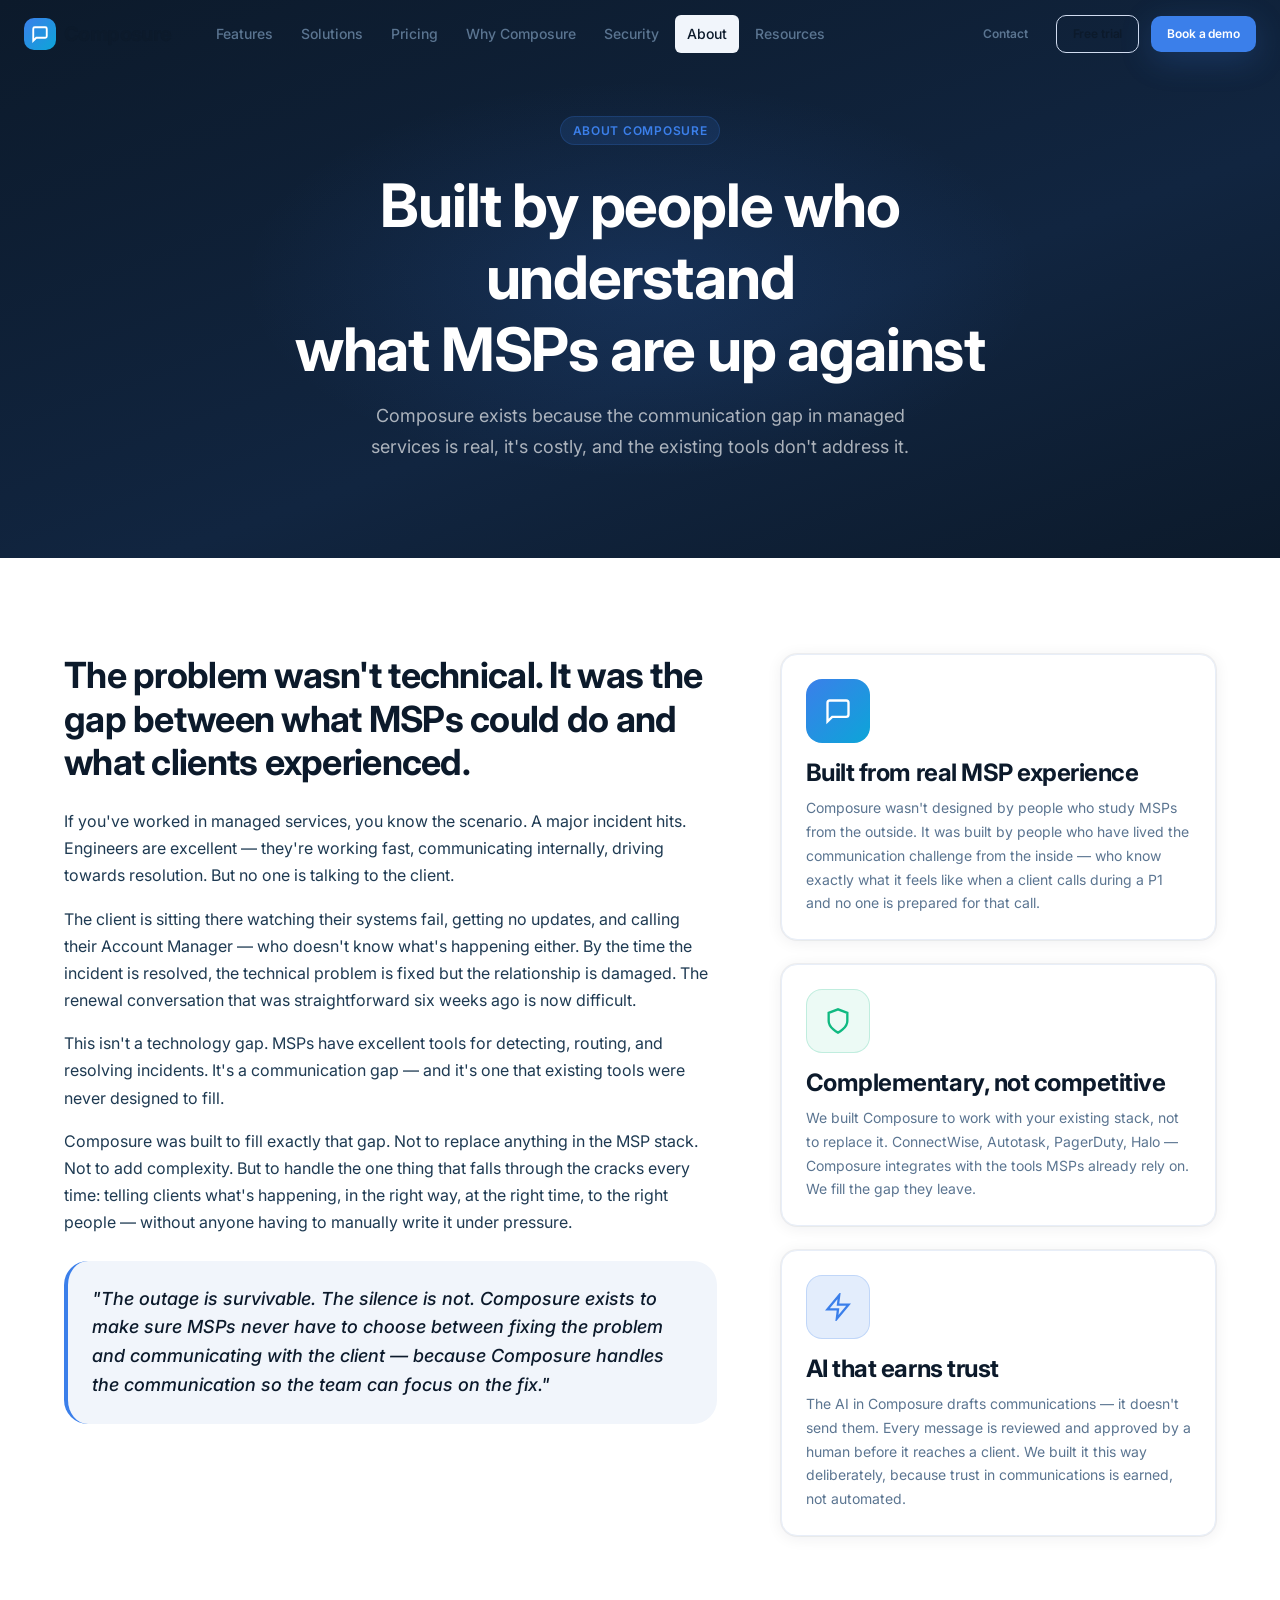
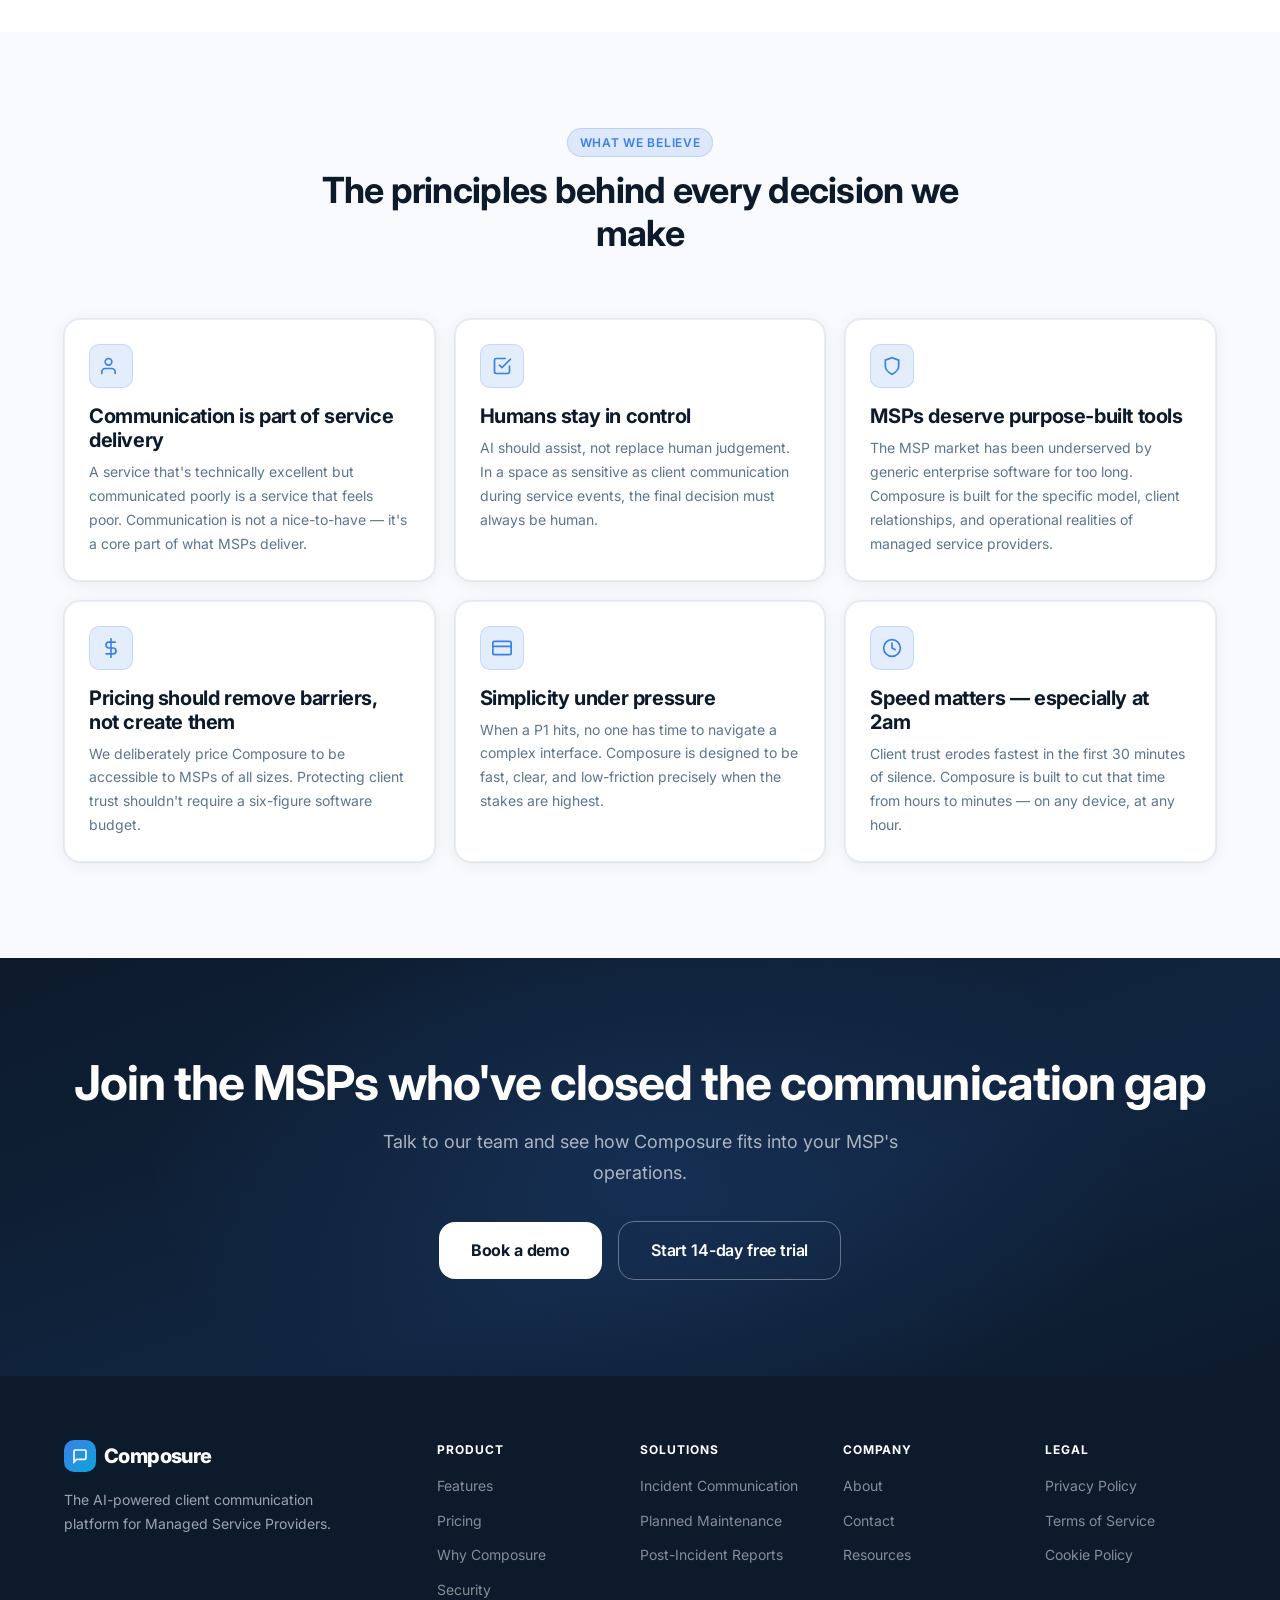
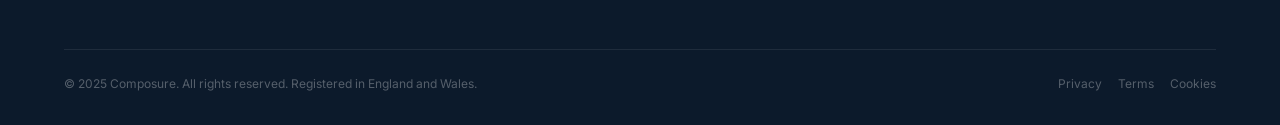
==== about.html @ 86de08e7 "Initial build: Composure marketing website Full 9-page SaaS marketing website for Composure — AI-pow" ====
<!DOCTYPE html>
<html lang="en-GB">
<head>
  <meta charset="UTF-8">
  <meta name="viewport" content="width=device-width, initial-scale=1.0">
  <meta name="description" content="About Composure — built from real MSP experience by people who understand that client communication is where trust is won or lost.">
  <title>About — Composure</title>
  <link rel="stylesheet" href="css/styles.css">
  <link rel="preconnect" href="https://fonts.googleapis.com">
  <link rel="preconnect" href="https://fonts.gstatic.com" crossorigin>
</head>
<body>

<!-- NAV -->
<nav class="nav">
  <div class="nav-inner">
    <a href="index.html" class="nav-logo"><div class="nav-logo-mark"><svg width="18" height="18" viewBox="0 0 24 24" fill="none" stroke="white" stroke-width="2.5" stroke-linecap="round"><path d="M21 15a2 2 0 0 1-2 2H7l-4 4V5a2 2 0 0 1 2-2h14a2 2 0 0 1 2 2z"/></svg></div>Composure</a>
    <div class="nav-links">
      <a href="features.html" class="nav-link">Features</a>
      <a href="solutions.html" class="nav-link">Solutions</a>
      <a href="pricing.html" class="nav-link">Pricing</a>
      <a href="comparison.html" class="nav-link">Why Composure</a>
      <a href="security.html" class="nav-link">Security</a>
      <a href="about.html" class="nav-link active">About</a>
      <a href="resources.html" class="nav-link">Resources</a>
    </div>
    <div class="nav-actions">
      <a href="contact.html" class="btn btn-ghost btn-sm">Contact</a>
      <a href="contact.html#trial" class="btn btn-secondary btn-sm">Free trial</a>
      <a href="contact.html" class="btn btn-primary btn-sm">Book a demo</a>
    </div>
    <button class="nav-mobile-toggle" aria-label="Open menu"><svg width="22" height="22" viewBox="0 0 24 24" fill="none" stroke="currentColor" stroke-width="2" stroke-linecap="round"><line x1="3" y1="6" x2="21" y2="6"/><line x1="3" y1="12" x2="21" y2="12"/><line x1="3" y1="18" x2="21" y2="18"/></svg></button>
  </div>
</nav>
<div class="mobile-nav-overlay"></div>
<div class="mobile-nav">
  <div class="mobile-nav-header"><a href="index.html" class="nav-logo" style="font-size:1.1rem;"><div class="nav-logo-mark" style="width:28px;height:28px;"><svg width="14" height="14" viewBox="0 0 24 24" fill="none" stroke="white" stroke-width="2.5" stroke-linecap="round"><path d="M21 15a2 2 0 0 1-2 2H7l-4 4V5a2 2 0 0 1 2-2h14a2 2 0 0 1 2 2z"/></svg></div>Composure</a><button class="mobile-nav-close btn btn-ghost" style="padding:8px;"><svg width="20" height="20" viewBox="0 0 24 24" fill="none" stroke="currentColor" stroke-width="2" stroke-linecap="round"><line x1="18" y1="6" x2="6" y2="18"/><line x1="6" y1="6" x2="18" y2="18"/></svg></button></div>
  <div class="mobile-nav-links"><a href="features.html" class="mobile-nav-link">Features</a><a href="solutions.html" class="mobile-nav-link">Solutions</a><a href="pricing.html" class="mobile-nav-link">Pricing</a><a href="comparison.html" class="mobile-nav-link">Why Composure</a><a href="security.html" class="mobile-nav-link">Security</a><a href="about.html" class="mobile-nav-link">About</a><a href="contact.html" class="mobile-nav-link">Contact</a></div>
  <div class="mobile-nav-actions"><a href="contact.html" class="btn btn-primary" style="text-align:center;">Book a demo</a><a href="contact.html#trial" class="btn btn-secondary" style="text-align:center;">Start free trial</a></div>
</div>

<!-- PAGE HERO -->
<section class="page-hero">
  <div class="container" style="position:relative;z-index:1;">
    <div class="eyebrow-tag" style="display:inline-flex;margin-bottom:var(--sp-3);">About Composure</div>
    <h1>Built by people who understand<br>what MSPs are up against</h1>
    <p>Composure exists because the communication gap in managed services is real, it's costly, and the existing tools don't address it.</p>
  </div>
</section>

<!-- FOUNDER STORY -->
<section class="section">
  <div class="container">
    <div class="about-grid fade-up">
      <div>
        <h2 style="margin-bottom:var(--sp-6);">The problem wasn't technical. It was the gap between what MSPs could do and what clients experienced.</h2>

        <p style="margin-bottom:var(--sp-4);">If you've worked in managed services, you know the scenario. A major incident hits. Engineers are excellent — they're working fast, communicating internally, driving towards resolution. But no one is talking to the client.</p>

        <p style="margin-bottom:var(--sp-4);">The client is sitting there watching their systems fail, getting no updates, and calling their Account Manager — who doesn't know what's happening either. By the time the incident is resolved, the technical problem is fixed but the relationship is damaged. The renewal conversation that was straightforward six weeks ago is now difficult.</p>

        <p style="margin-bottom:var(--sp-4);">This isn't a technology gap. MSPs have excellent tools for detecting, routing, and resolving incidents. It's a communication gap — and it's one that existing tools were never designed to fill.</p>

        <p style="margin-bottom:var(--sp-6);">Composure was built to fill exactly that gap. Not to replace anything in the MSP stack. Not to add complexity. But to handle the one thing that falls through the cracks every time: telling clients what's happening, in the right way, at the right time, to the right people — without anyone having to manually write it under pressure.</p>

        <div style="background:var(--surface);border-radius:var(--radius-xl);padding:var(--sp-6);border-left:4px solid var(--accent);">
          <p style="font-size:var(--text-lg);color:var(--navy);font-weight:500;line-height:1.6;font-style:italic;">"The outage is survivable. The silence is not. Composure exists to make sure MSPs never have to choose between fixing the problem and communicating with the client — because Composure handles the communication so the team can focus on the fix."</p>
        </div>
      </div>

      <div>
        <div class="card" style="margin-bottom:var(--sp-6);">
          <div style="width:64px;height:64px;background:var(--grad-accent);border-radius:var(--radius-lg);margin-bottom:var(--sp-4);display:flex;align-items:center;justify-content:center;">
            <svg width="28" height="28" viewBox="0 0 24 24" fill="none" stroke="white" stroke-width="2" stroke-linecap="round"><path d="M21 15a2 2 0 0 1-2 2H7l-4 4V5a2 2 0 0 1 2-2h14a2 2 0 0 1 2 2z"/></svg>
          </div>
          <h3 style="margin-bottom:var(--sp-2);">Built from real MSP experience</h3>
          <p style="font-size:var(--text-sm);color:var(--text-muted);">Composure wasn't designed by people who study MSPs from the outside. It was built by people who have lived the communication challenge from the inside — who know exactly what it feels like when a client calls during a P1 and no one is prepared for that call.</p>
        </div>

        <div class="card" style="margin-bottom:var(--sp-6);">
          <div style="width:64px;height:64px;background:var(--success-bg);border:1px solid rgba(16,185,129,0.2);border-radius:var(--radius-lg);margin-bottom:var(--sp-4);display:flex;align-items:center;justify-content:center;color:var(--success);">
            <svg width="28" height="28" viewBox="0 0 24 24" fill="none" stroke="currentColor" stroke-width="2" stroke-linecap="round"><path d="M12 22s8-4 8-10V5l-8-3-8 3v7c0 6 8 10 8 10z"/></svg>
          </div>
          <h3 style="margin-bottom:var(--sp-2);">Complementary, not competitive</h3>
          <p style="font-size:var(--text-sm);color:var(--text-muted);">We built Composure to work with your existing stack, not to replace it. ConnectWise, Autotask, PagerDuty, Halo — Composure integrates with the tools MSPs already rely on. We fill the gap they leave.</p>
        </div>

        <div class="card">
          <div style="width:64px;height:64px;background:var(--accent-glow);border:1px solid var(--accent-border, rgba(59,127,234,0.2));border-radius:var(--radius-lg);margin-bottom:var(--sp-4);display:flex;align-items:center;justify-content:center;color:var(--accent);">
            <svg width="28" height="28" viewBox="0 0 24 24" fill="none" stroke="currentColor" stroke-width="2" stroke-linecap="round"><polygon points="13 2 3 14 12 14 11 22 21 10 12 10 13 2"/></svg>
          </div>
          <h3 style="margin-bottom:var(--sp-2);">AI that earns trust</h3>
          <p style="font-size:var(--text-sm);color:var(--text-muted);">The AI in Composure drafts communications — it doesn't send them. Every message is reviewed and approved by a human before it reaches a client. We built it this way deliberately, because trust in communications is earned, not automated.</p>
        </div>
      </div>
    </div>
  </div>
</section>

<!-- VALUES -->
<section class="section section-alt" aria-label="Our values">
  <div class="container">
    <div class="section-header fade-up">
      <div class="eyebrow-tag">What we believe</div>
      <h2>The principles behind every decision we make</h2>
    </div>

    <div class="grid-3" style="gap:var(--sp-5);">
      <div class="feature-card fade-up stagger-1">
        <div class="feature-icon" style="margin-bottom:var(--sp-4);">
          <svg width="20" height="20" viewBox="0 0 24 24" fill="none" stroke="currentColor" stroke-width="2" stroke-linecap="round"><path d="M17 21v-2a4 4 0 0 0-4-4H5a4 4 0 0 0-4 4v2"/><circle cx="9" cy="7" r="4"/></svg>
        </div>
        <h4 style="margin-bottom:var(--sp-2);">Communication is part of service delivery</h4>
        <p style="font-size:var(--text-sm);color:var(--text-muted);">A service that's technically excellent but communicated poorly is a service that feels poor. Communication is not a nice-to-have — it's a core part of what MSPs deliver.</p>
      </div>

      <div class="feature-card fade-up stagger-2">
        <div class="feature-icon" style="margin-bottom:var(--sp-4);">
          <svg width="20" height="20" viewBox="0 0 24 24" fill="none" stroke="currentColor" stroke-width="2" stroke-linecap="round"><polyline points="9 11 12 14 22 4"/><path d="M21 12v7a2 2 0 0 1-2 2H5a2 2 0 0 1-2-2V5a2 2 0 0 1 2-2h11"/></svg>
        </div>
        <h4 style="margin-bottom:var(--sp-2);">Humans stay in control</h4>
        <p style="font-size:var(--text-sm);color:var(--text-muted);">AI should assist, not replace human judgement. In a space as sensitive as client communication during service events, the final decision must always be human.</p>
      </div>

      <div class="feature-card fade-up stagger-3">
        <div class="feature-icon" style="margin-bottom:var(--sp-4);">
          <svg width="20" height="20" viewBox="0 0 24 24" fill="none" stroke="currentColor" stroke-width="2" stroke-linecap="round"><path d="M12 22s8-4 8-10V5l-8-3-8 3v7c0 6 8 10 8 10z"/></svg>
        </div>
        <h4 style="margin-bottom:var(--sp-2);">MSPs deserve purpose-built tools</h4>
        <p style="font-size:var(--text-sm);color:var(--text-muted);">The MSP market has been underserved by generic enterprise software for too long. Composure is built for the specific model, client relationships, and operational realities of managed service providers.</p>
      </div>

      <div class="feature-card fade-up stagger-1">
        <div class="feature-icon" style="margin-bottom:var(--sp-4);">
          <svg width="20" height="20" viewBox="0 0 24 24" fill="none" stroke="currentColor" stroke-width="2" stroke-linecap="round"><line x1="12" y1="1" x2="12" y2="23"/><path d="M17 5H9.5a3.5 3.5 0 0 0 0 7h5a3.5 3.5 0 0 1 0 7H6"/></svg>
        </div>
        <h4 style="margin-bottom:var(--sp-2);">Pricing should remove barriers, not create them</h4>
        <p style="font-size:var(--text-sm);color:var(--text-muted);">We deliberately price Composure to be accessible to MSPs of all sizes. Protecting client trust shouldn't require a six-figure software budget.</p>
      </div>

      <div class="feature-card fade-up stagger-2">
        <div class="feature-icon" style="margin-bottom:var(--sp-4);">
          <svg width="20" height="20" viewBox="0 0 24 24" fill="none" stroke="currentColor" stroke-width="2" stroke-linecap="round"><rect x="1" y="4" width="22" height="16" rx="2" ry="2"/><line x1="1" y1="10" x2="23" y2="10"/></svg>
        </div>
        <h4 style="margin-bottom:var(--sp-2);">Simplicity under pressure</h4>
        <p style="font-size:var(--text-sm);color:var(--text-muted);">When a P1 hits, no one has time to navigate a complex interface. Composure is designed to be fast, clear, and low-friction precisely when the stakes are highest.</p>
      </div>

      <div class="feature-card fade-up stagger-3">
        <div class="feature-icon" style="margin-bottom:var(--sp-4);">
          <svg width="20" height="20" viewBox="0 0 24 24" fill="none" stroke="currentColor" stroke-width="2" stroke-linecap="round"><circle cx="12" cy="12" r="10"/><polyline points="12 6 12 12 16 14"/></svg>
        </div>
        <h4 style="margin-bottom:var(--sp-2);">Speed matters — especially at 2am</h4>
        <p style="font-size:var(--text-sm);color:var(--text-muted);">Client trust erodes fastest in the first 30 minutes of silence. Composure is built to cut that time from hours to minutes — on any device, at any hour.</p>
      </div>
    </div>
  </div>
</section>

<!-- CTA BANNER -->
<section class="cta-banner">
  <div class="container" style="position:relative;z-index:1;">
    <h2 class="fade-up">Join the MSPs who've closed the communication gap</h2>
    <p class="fade-up stagger-1">Talk to our team and see how Composure fits into your MSP's operations.</p>
    <div class="cta-banner-actions fade-up stagger-2">
      <a href="contact.html" class="btn btn-white btn-lg">Book a demo</a>
      <a href="contact.html#trial" class="btn btn-outline-white btn-lg">Start 14-day free trial</a>
    </div>
  </div>
</section>

<!-- FOOTER -->
<footer class="footer">
  <div class="container">
    <div class="footer-grid">
      <div class="footer-brand"><div class="footer-logo"><div class="nav-logo-mark"><svg width="16" height="16" viewBox="0 0 24 24" fill="none" stroke="white" stroke-width="2.5" stroke-linecap="round"><path d="M21 15a2 2 0 0 1-2 2H7l-4 4V5a2 2 0 0 1 2-2h14a2 2 0 0 1 2 2z"/></svg></div>Composure</div><p>The AI-powered client communication platform for Managed Service Providers.</p></div>
      <div><div class="footer-col-title">Product</div><div class="footer-links"><a href="features.html" class="footer-link">Features</a><a href="pricing.html" class="footer-link">Pricing</a><a href="comparison.html" class="footer-link">Why Composure</a><a href="security.html" class="footer-link">Security</a></div></div>
      <div><div class="footer-col-title">Solutions</div><div class="footer-links"><a href="solutions.html" class="footer-link">Incident Communication</a><a href="solutions.html" class="footer-link">Planned Maintenance</a><a href="solutions.html" class="footer-link">Post-Incident Reports</a></div></div>
      <div><div class="footer-col-title">Company</div><div class="footer-links"><a href="about.html" class="footer-link">About</a><a href="contact.html" class="footer-link">Contact</a><a href="resources.html" class="footer-link">Resources</a></div></div>
      <div><div class="footer-col-title">Legal</div><div class="footer-links"><a href="#" class="footer-link">Privacy Policy</a><a href="#" class="footer-link">Terms of Service</a><a href="#" class="footer-link">Cookie Policy</a></div></div>
    </div>
    <div class="footer-bottom"><div class="footer-bottom-left">&copy; 2025 Composure. All rights reserved. Registered in England and Wales.</div><div class="footer-bottom-links"><a href="#" class="footer-bottom-link">Privacy</a><a href="#" class="footer-bottom-link">Terms</a><a href="#" class="footer-bottom-link">Cookies</a></div></div>
  </div>
</footer>

<script src="js/main.js"></script>
</body>
</html>
---- css/styles.css ----
/* ============================================================
   Composure — Design System & Shared Styles
   Premium SaaS Marketing Website
   ============================================================ */

@import url('https://fonts.googleapis.com/css2?family=Inter:wght@300;400;500;600;700;800;900&display=swap');

/* ============================================================
   CSS Custom Properties (Design Tokens)
   ============================================================ */
:root {
  /* Brand Colours */
  --navy:        #0C1A2B;
  --navy-mid:    #112540;
  --navy-light:  #1A3554;
  --accent:      #3B7FEA;
  --accent-dark: #2563CB;
  --accent-hover:#1D55B8;
  --accent-glow: rgba(59, 127, 234, 0.14);
  --teal:        #0CA5D8;
  --teal-light:  rgba(12, 165, 216, 0.1);

  /* Neutrals */
  --white:       #FFFFFF;
  --off-white:   #F8FAFD;
  --surface:     #F1F5FB;
  --surface-alt: #EBF0F9;
  --border:      #D1DCF0;
  --border-light:#E8EEF8;
  --text:        #0C1A2B;
  --text-body:   #1E3A52;
  --text-muted:  #5B7591;
  --text-subtle: #92A8BF;

  /* Semantic */
  --success:     #10B981;
  --success-bg:  rgba(16, 185, 129, 0.08);
  --warning:     #F59E0B;
  --danger:      #EF4444;

  /* Gradients */
  --grad-dark:    linear-gradient(160deg, #0C1A2B 0%, #112540 60%, #0C1A2B 100%);
  --grad-accent:  linear-gradient(135deg, #3B7FEA 0%, #0CA5D8 100%);
  --grad-subtle:  linear-gradient(180deg, #FFFFFF 0%, #F8FAFD 100%);
  --grad-hero:    linear-gradient(160deg, #F0F6FF 0%, #FFFFFF 50%, #F5F8FF 100%);

  /* Shadows */
  --shadow-xs: 0 1px 3px rgba(12, 26, 43, 0.06), 0 1px 2px rgba(12, 26, 43, 0.04);
  --shadow-sm: 0 2px 8px rgba(12, 26, 43, 0.08), 0 1px 4px rgba(12, 26, 43, 0.04);
  --shadow-md: 0 4px 20px rgba(12, 26, 43, 0.10), 0 2px 8px rgba(12, 26, 43, 0.05);
  --shadow-lg: 0 12px 40px rgba(12, 26, 43, 0.12), 0 4px 16px rgba(12, 26, 43, 0.06);
  --shadow-xl: 0 24px 64px rgba(12, 26, 43, 0.14), 0 8px 24px rgba(12, 26, 43, 0.08);
  --shadow-accent: 0 8px 32px rgba(59, 127, 234, 0.22);
  --shadow-card: 0 2px 16px rgba(12, 26, 43, 0.07), 0 0 0 1px rgba(12, 26, 43, 0.05);

  /* Spacing */
  --sp-1:  0.25rem;   /* 4px */
  --sp-2:  0.5rem;    /* 8px */
  --sp-3:  0.75rem;   /* 12px */
  --sp-4:  1rem;      /* 16px */
  --sp-5:  1.25rem;   /* 20px */
  --sp-6:  1.5rem;    /* 24px */
  --sp-8:  2rem;      /* 32px */
  --sp-10: 2.5rem;    /* 40px */
  --sp-12: 3rem;      /* 48px */
  --sp-16: 4rem;      /* 64px */
  --sp-20: 5rem;      /* 80px */
  --sp-24: 6rem;      /* 96px */
  --sp-32: 8rem;      /* 128px */

  /* Typography scale */
  --text-xs:   0.75rem;
  --text-sm:   0.875rem;
  --text-base: 1rem;
  --text-lg:   1.125rem;
  --text-xl:   1.25rem;
  --text-2xl:  1.5rem;
  --text-3xl:  1.875rem;
  --text-4xl:  2.25rem;
  --text-5xl:  3rem;
  --text-6xl:  3.75rem;
  --text-7xl:  4.5rem;

  /* Border radius */
  --radius-sm: 0.375rem;
  --radius:    0.625rem;
  --radius-lg: 1rem;
  --radius-xl: 1.5rem;
  --radius-2xl:2rem;
  --radius-full: 9999px;

  /* Transitions */
  --ease:      cubic-bezier(0.4, 0, 0.2, 1);
  --ease-out:  cubic-bezier(0, 0, 0.2, 1);
  --ease-spring: cubic-bezier(0.34, 1.56, 0.64, 1);
  --transition: 0.2s var(--ease);
  --transition-slow: 0.4s var(--ease);

  /* Layout */
  --container: 1200px;
  --container-wide: 1360px;
  --container-narrow: 800px;
}

/* ============================================================
   Reset & Base
   ============================================================ */
*, *::before, *::after {
  box-sizing: border-box;
  margin: 0;
  padding: 0;
}

html {
  scroll-behavior: smooth;
  -webkit-text-size-adjust: 100%;
}

body {
  font-family: 'Inter', -apple-system, BlinkMacSystemFont, 'Segoe UI', sans-serif;
  font-size: var(--text-base);
  line-height: 1.6;
  color: var(--text-body);
  background: var(--white);
  -webkit-font-smoothing: antialiased;
  -moz-osx-font-smoothing: grayscale;
  overflow-x: hidden;
}

img, svg, video { display: block; max-width: 100%; }
a { color: inherit; text-decoration: none; }
ul, ol { list-style: none; }
button { font-family: inherit; cursor: pointer; border: none; background: none; }
input, textarea, select { font-family: inherit; }

::selection {
  background: rgba(59, 127, 234, 0.18);
  color: var(--navy);
}

/* ============================================================
   Typography
   ============================================================ */
h1, h2, h3, h4, h5, h6 {
  font-weight: 700;
  line-height: 1.2;
  letter-spacing: -0.02em;
  color: var(--text);
}

h1 { font-size: clamp(2.25rem, 5vw, var(--text-6xl)); }
h2 { font-size: clamp(1.75rem, 3.5vw, var(--text-4xl)); }
h3 { font-size: clamp(1.25rem, 2.5vw, var(--text-2xl)); }
h4 { font-size: var(--text-xl); }
h5 { font-size: var(--text-lg); }

p { line-height: 1.7; }

.text-gradient {
  background: var(--grad-accent);
  -webkit-background-clip: text;
  -webkit-text-fill-color: transparent;
  background-clip: text;
}

.eyebrow {
  font-size: var(--text-xs);
  font-weight: 600;
  letter-spacing: 0.1em;
  text-transform: uppercase;
  color: var(--accent);
}

.eyebrow-tag {
  display: inline-flex;
  align-items: center;
  gap: var(--sp-2);
  padding: var(--sp-1) var(--sp-3);
  background: var(--accent-glow);
  border: 1px solid var(--accent-border, rgba(59, 127, 234, 0.2));
  border-radius: var(--radius-full);
  font-size: var(--text-xs);
  font-weight: 600;
  letter-spacing: 0.06em;
  text-transform: uppercase;
  color: var(--accent);
}

/* ============================================================
   Layout Utilities
   ============================================================ */
.container {
  width: 100%;
  max-width: var(--container);
  margin: 0 auto;
  padding: 0 var(--sp-6);
}

.container-wide {
  width: 100%;
  max-width: var(--container-wide);
  margin: 0 auto;
  padding: 0 var(--sp-6);
}

.container-narrow {
  width: 100%;
  max-width: var(--container-narrow);
  margin: 0 auto;
  padding: 0 var(--sp-6);
}

.section {
  padding: var(--sp-24) 0;
}

.section-sm {
  padding: var(--sp-16) 0;
}

.section-lg {
  padding: var(--sp-32) 0;
}

.section-dark {
  background: var(--grad-dark);
  color: var(--white);
}

.section-dark h1,
.section-dark h2,
.section-dark h3,
.section-dark h4,
.section-dark h5,
.section-dark .eyebrow { color: var(--white); }

.section-dark .eyebrow-tag {
  background: rgba(59, 127, 234, 0.2);
  border-color: rgba(59, 127, 234, 0.35);
  color: #7AB3FF;
}

.section-dark p,
.section-dark li { color: rgba(255,255,255,0.7); }

.section-alt {
  background: var(--off-white);
}

.text-centre { text-align: center; }
.text-left   { text-align: left; }

.flex { display: flex; }
.flex-col { flex-direction: column; }
.items-centre { align-items: center; }
.justify-centre { justify-content: center; }
.gap-4 { gap: var(--sp-4); }
.gap-6 { gap: var(--sp-6); }
.gap-8 { gap: var(--sp-8); }

.grid-2 {
  display: grid;
  grid-template-columns: repeat(2, 1fr);
  gap: var(--sp-8);
}

.grid-3 {
  display: grid;
  grid-template-columns: repeat(3, 1fr);
  gap: var(--sp-6);
}

.grid-4 {
  display: grid;
  grid-template-columns: repeat(4, 1fr);
  gap: var(--sp-6);
}

/* ============================================================
   Navigation
   ============================================================ */
.nav {
  position: fixed;
  top: 0;
  left: 0;
  right: 0;
  z-index: 1000;
  padding: 0 var(--sp-6);
  transition: var(--transition-slow);
}

.nav-inner {
  max-width: var(--container-wide);
  margin: 0 auto;
  height: 68px;
  display: flex;
  align-items: center;
  justify-content: space-between;
  gap: var(--sp-8);
}

.nav.scrolled {
  background: rgba(255, 255, 255, 0.92);
  backdrop-filter: blur(20px);
  -webkit-backdrop-filter: blur(20px);
  border-bottom: 1px solid var(--border-light);
  box-shadow: var(--shadow-sm);
}

.nav-logo {
  display: flex;
  align-items: center;
  gap: var(--sp-2);
  font-size: var(--text-xl);
  font-weight: 800;
  color: var(--navy);
  letter-spacing: -0.03em;
  flex-shrink: 0;
}

.nav-logo-mark {
  width: 32px;
  height: 32px;
  background: var(--grad-accent);
  border-radius: var(--radius);
  display: flex;
  align-items: center;
  justify-content: center;
}

.nav-links {
  display: flex;
  align-items: center;
  gap: var(--sp-1);
  flex: 1;
}

.nav-link {
  padding: var(--sp-2) var(--sp-3);
  font-size: var(--text-sm);
  font-weight: 500;
  color: var(--text-muted);
  border-radius: var(--radius-sm);
  transition: var(--transition);
  white-space: nowrap;
}

.nav-link:hover,
.nav-link.active {
  color: var(--navy);
  background: var(--surface);
}

.nav-actions {
  display: flex;
  align-items: center;
  gap: var(--sp-3);
  flex-shrink: 0;
}

.nav-mobile-toggle {
  display: none;
  padding: var(--sp-2);
  color: var(--navy);
  border-radius: var(--radius-sm);
}

/* ============================================================
   Buttons
   ============================================================ */
.btn {
  display: inline-flex;
  align-items: center;
  justify-content: center;
  gap: var(--sp-2);
  padding: var(--sp-3) var(--sp-6);
  font-size: var(--text-sm);
  font-weight: 600;
  border-radius: var(--radius);
  transition: var(--transition);
  cursor: pointer;
  white-space: nowrap;
  letter-spacing: -0.01em;
  position: relative;
  overflow: hidden;
}

.btn-primary {
  background: var(--accent);
  color: var(--white);
  box-shadow: var(--shadow-accent);
}

.btn-primary:hover {
  background: var(--accent-dark);
  box-shadow: 0 10px 36px rgba(59, 127, 234, 0.32);
  transform: translateY(-1px);
}

.btn-primary:active {
  transform: translateY(0);
}

.btn-secondary {
  background: transparent;
  color: var(--navy);
  border: 1.5px solid var(--border);
}

.btn-secondary:hover {
  background: var(--surface);
  border-color: var(--accent);
  color: var(--accent);
}

.btn-ghost {
  background: transparent;
  color: var(--text-muted);
}

.btn-ghost:hover {
  background: var(--surface);
  color: var(--navy);
}

.btn-white {
  background: var(--white);
  color: var(--navy);
  font-weight: 700;
}

.btn-white:hover {
  background: var(--off-white);
  transform: translateY(-1px);
  box-shadow: var(--shadow-md);
}

.btn-outline-white {
  background: transparent;
  color: var(--white);
  border: 1.5px solid rgba(255,255,255,0.35);
}

.btn-outline-white:hover {
  background: rgba(255,255,255,0.1);
  border-color: rgba(255,255,255,0.6);
}

.btn-sm {
  padding: var(--sp-2) var(--sp-4);
  font-size: var(--text-xs);
}

.btn-lg {
  padding: var(--sp-4) var(--sp-8);
  font-size: var(--text-base);
  border-radius: var(--radius-lg);
}

/* ============================================================
   Cards
   ============================================================ */
.card {
  background: var(--white);
  border: 1px solid var(--border-light);
  border-radius: var(--radius-lg);
  padding: var(--sp-6);
  box-shadow: var(--shadow-card);
  transition: var(--transition-slow);
}

.card:hover {
  box-shadow: var(--shadow-lg);
  border-color: var(--border);
  transform: translateY(-2px);
}

.card-accent-top {
  border-top: 3px solid var(--accent);
}

.card-dark {
  background: rgba(255,255,255,0.05);
  border: 1px solid rgba(255,255,255,0.1);
  border-radius: var(--radius-lg);
  padding: var(--sp-6);
  backdrop-filter: blur(10px);
}

.card-dark:hover {
  background: rgba(255,255,255,0.08);
  border-color: rgba(255,255,255,0.18);
}

.feature-card {
  background: var(--white);
  border: 1px solid var(--border-light);
  border-radius: var(--radius-lg);
  padding: var(--sp-6);
  box-shadow: var(--shadow-card);
  transition: var(--transition-slow);
}

.feature-card:hover {
  box-shadow: var(--shadow-lg);
  border-color: var(--accent);
  transform: translateY(-2px);
}

.feature-card:hover .feature-icon {
  background: var(--accent);
  color: var(--white);
}

/* ============================================================
   Feature Icon
   ============================================================ */
.feature-icon {
  width: 44px;
  height: 44px;
  background: var(--accent-glow);
  border: 1px solid rgba(59, 127, 234, 0.18);
  border-radius: var(--radius);
  display: flex;
  align-items: center;
  justify-content: center;
  color: var(--accent);
  flex-shrink: 0;
  transition: var(--transition);
}

.feature-icon-lg {
  width: 56px;
  height: 56px;
  background: var(--accent-glow);
  border: 1px solid rgba(59, 127, 234, 0.18);
  border-radius: var(--radius-lg);
  display: flex;
  align-items: center;
  justify-content: center;
  color: var(--accent);
  flex-shrink: 0;
  transition: var(--transition);
}

.feature-icon-dark {
  width: 44px;
  height: 44px;
  background: rgba(59, 127, 234, 0.15);
  border: 1px solid rgba(59, 127, 234, 0.25);
  border-radius: var(--radius);
  display: flex;
  align-items: center;
  justify-content: center;
  color: #7AB3FF;
  flex-shrink: 0;
}

/* ============================================================
   Section Headers
   ============================================================ */
.section-header {
  text-align: center;
  max-width: 720px;
  margin: 0 auto var(--sp-16);
}

.section-header h2 {
  margin: var(--sp-3) 0 var(--sp-4);
}

.section-header p {
  font-size: var(--text-lg);
  color: var(--text-muted);
  line-height: 1.7;
}

/* ============================================================
   Hero Section
   ============================================================ */
.hero {
  padding: calc(68px + var(--sp-16)) 0 var(--sp-24);
  background: var(--grad-hero);
  position: relative;
  overflow: hidden;
}

.hero::before {
  content: '';
  position: absolute;
  top: -50%;
  right: -20%;
  width: 800px;
  height: 800px;
  background: radial-gradient(circle, rgba(59, 127, 234, 0.06) 0%, transparent 70%);
  pointer-events: none;
}

.hero::after {
  content: '';
  position: absolute;
  bottom: -30%;
  left: -10%;
  width: 600px;
  height: 600px;
  background: radial-gradient(circle, rgba(12, 165, 216, 0.04) 0%, transparent 70%);
  pointer-events: none;
}

.hero-inner {
  position: relative;
  z-index: 1;
}

.hero-content {
  max-width: 680px;
}

.hero-headline {
  font-size: clamp(2.5rem, 5.5vw, 4rem);
  font-weight: 800;
  line-height: 1.1;
  letter-spacing: -0.03em;
  color: var(--navy);
  margin: var(--sp-4) 0 var(--sp-5);
}

.hero-sub {
  font-size: clamp(1rem, 2vw, 1.2rem);
  color: var(--text-muted);
  line-height: 1.7;
  margin-bottom: var(--sp-8);
  max-width: 560px;
}

.hero-ctas {
  display: flex;
  align-items: center;
  gap: var(--sp-4);
  flex-wrap: wrap;
}

.hero-visual {
  position: relative;
  flex: 1;
  display: flex;
  align-items: center;
  justify-content: center;
}

.hero-layout {
  display: grid;
  grid-template-columns: 1fr 1fr;
  gap: var(--sp-16);
  align-items: center;
}

.hero-note {
  display: flex;
  align-items: center;
  gap: var(--sp-2);
  font-size: var(--text-xs);
  color: var(--text-subtle);
  margin-top: var(--sp-4);
}

/* ============================================================
   Product Mockup
   ============================================================ */
.product-mockup {
  background: var(--white);
  border: 1px solid var(--border);
  border-radius: var(--radius-xl);
  box-shadow: var(--shadow-xl);
  overflow: hidden;
  width: 100%;
  max-width: 520px;
}

.mockup-titlebar {
  background: var(--navy);
  padding: var(--sp-3) var(--sp-4);
  display: flex;
  align-items: center;
  justify-content: space-between;
}

.mockup-dots {
  display: flex;
  gap: var(--sp-2);
}

.mockup-dot {
  width: 10px;
  height: 10px;
  border-radius: var(--radius-full);
}

.mockup-dot:nth-child(1) { background: #FF6058; }
.mockup-dot:nth-child(2) { background: #FEBC2E; }
.mockup-dot:nth-child(3) { background: #28C840; }

.mockup-title {
  font-size: var(--text-xs);
  color: rgba(255,255,255,0.4);
  font-weight: 500;
}

.mockup-body {
  padding: var(--sp-5);
  background: var(--off-white);
}

.mockup-incident-header {
  background: var(--white);
  border: 1px solid var(--border-light);
  border-radius: var(--radius);
  padding: var(--sp-4);
  margin-bottom: var(--sp-4);
}

.incident-severity {
  display: inline-flex;
  align-items: center;
  gap: var(--sp-2);
  padding: var(--sp-1) var(--sp-3);
  border-radius: var(--radius-full);
  font-size: var(--text-xs);
  font-weight: 700;
  background: rgba(239, 68, 68, 0.1);
  color: #DC2626;
  margin-bottom: var(--sp-3);
}

.incident-severity-dot {
  width: 6px;
  height: 6px;
  border-radius: 50%;
  background: #DC2626;
  animation: pulse-red 1.5s infinite;
}

@keyframes pulse-red {
  0%, 100% { opacity: 1; transform: scale(1); }
  50% { opacity: 0.5; transform: scale(1.3); }
}

.incident-title {
  font-size: var(--text-sm);
  font-weight: 700;
  color: var(--navy);
  margin-bottom: var(--sp-1);
}

.incident-meta {
  font-size: var(--text-xs);
  color: var(--text-muted);
}

.mockup-label {
  font-size: 10px;
  font-weight: 600;
  letter-spacing: 0.08em;
  text-transform: uppercase;
  color: var(--text-subtle);
  margin-bottom: var(--sp-3);
}

.mockup-contacts {
  display: grid;
  grid-template-columns: repeat(3, 1fr);
  gap: var(--sp-2);
  margin-bottom: var(--sp-4);
}

.contact-card {
  background: var(--white);
  border: 1px solid var(--border-light);
  border-radius: var(--radius);
  padding: var(--sp-3);
  text-align: center;
}

.contact-avatar {
  width: 32px;
  height: 32px;
  border-radius: 50%;
  margin: 0 auto var(--sp-2);
  display: flex;
  align-items: center;
  justify-content: center;
  font-size: var(--text-xs);
  font-weight: 700;
  color: var(--white);
}

.contact-name {
  font-size: 10px;
  font-weight: 600;
  color: var(--navy);
  margin-bottom: 2px;
}

.contact-role {
  font-size: 9px;
  color: var(--text-subtle);
  margin-bottom: var(--sp-2);
}

.contact-status {
  display: inline-flex;
  align-items: center;
  gap: 3px;
  font-size: 9px;
  font-weight: 600;
  color: var(--success);
  padding: 2px 6px;
  background: var(--success-bg);
  border-radius: var(--radius-full);
}

.mockup-actions {
  display: flex;
  gap: var(--sp-2);
}

.mockup-btn {
  flex: 1;
  padding: var(--sp-2) var(--sp-3);
  border-radius: var(--radius-sm);
  font-size: var(--text-xs);
  font-weight: 600;
  text-align: center;
  cursor: pointer;
}

.mockup-btn-primary {
  background: var(--accent);
  color: var(--white);
}

.mockup-btn-secondary {
  background: var(--surface);
  color: var(--text-muted);
  border: 1px solid var(--border-light);
}

.mockup-scheduling {
  background: rgba(16, 185, 129, 0.08);
  border: 1px solid rgba(16, 185, 129, 0.2);
  border-radius: var(--radius);
  padding: var(--sp-3);
  display: flex;
  align-items: center;
  gap: var(--sp-2);
  margin-bottom: var(--sp-3);
}

.mockup-scheduling span {
  font-size: var(--text-xs);
  color: var(--success);
  font-weight: 500;
}

/* ============================================================
   Trust Strip / Logos
   ============================================================ */
.trust-strip {
  padding: var(--sp-12) 0;
  border-top: 1px solid var(--border-light);
  border-bottom: 1px solid var(--border-light);
  background: var(--white);
}

.trust-label {
  font-size: var(--text-xs);
  font-weight: 600;
  letter-spacing: 0.08em;
  text-transform: uppercase;
  color: var(--text-subtle);
  text-align: center;
  margin-bottom: var(--sp-6);
}

.trust-logos {
  display: flex;
  align-items: center;
  justify-content: center;
  gap: var(--sp-10);
  flex-wrap: wrap;
}

.trust-logo {
  height: 28px;
  opacity: 0.35;
  filter: grayscale(1);
  transition: var(--transition);
}

.trust-logo:hover {
  opacity: 0.6;
  filter: grayscale(0.5);
}

/* ============================================================
   Stat Items
   ============================================================ */
.stats-row {
  display: grid;
  grid-template-columns: repeat(4, 1fr);
  gap: var(--sp-8);
  padding: var(--sp-12) 0;
  border-top: 1px solid var(--border-light);
  border-bottom: 1px solid var(--border-light);
}

.stat-item {
  text-align: center;
}

.stat-number {
  font-size: var(--text-4xl);
  font-weight: 800;
  color: var(--navy);
  letter-spacing: -0.03em;
  line-height: 1;
  margin-bottom: var(--sp-2);
}

.stat-number span {
  color: var(--accent);
}

.stat-label {
  font-size: var(--text-sm);
  color: var(--text-muted);
}

/* ============================================================
   Problem Section
   ============================================================ */
.problem-grid {
  display: grid;
  grid-template-columns: 1fr 1fr;
  gap: var(--sp-16);
  align-items: center;
}

.problem-points {
  display: flex;
  flex-direction: column;
  gap: var(--sp-4);
}

.problem-point {
  display: flex;
  gap: var(--sp-4);
  align-items: flex-start;
  padding: var(--sp-4);
  border-radius: var(--radius);
  border: 1px solid transparent;
  transition: var(--transition);
}

.problem-point:hover {
  background: rgba(239, 68, 68, 0.04);
  border-color: rgba(239, 68, 68, 0.12);
}

.problem-icon {
  width: 36px;
  height: 36px;
  border-radius: var(--radius);
  background: rgba(239, 68, 68, 0.08);
  display: flex;
  align-items: center;
  justify-content: center;
  color: var(--danger);
  flex-shrink: 0;
}

/* ============================================================
   How It Works
   ============================================================ */
.steps {
  display: grid;
  grid-template-columns: repeat(3, 1fr);
  gap: var(--sp-8);
  position: relative;
}

.steps::before {
  content: '';
  position: absolute;
  top: 28px;
  left: calc(33.33% + 16px);
  right: calc(33.33% + 16px);
  height: 1px;
  background: var(--border);
}

.step {
  text-align: center;
  padding: var(--sp-6);
}

.step-number {
  width: 56px;
  height: 56px;
  border-radius: 50%;
  background: var(--white);
  border: 2px solid var(--border);
  display: flex;
  align-items: center;
  justify-content: center;
  font-size: var(--text-lg);
  font-weight: 800;
  color: var(--accent);
  margin: 0 auto var(--sp-4);
  position: relative;
  z-index: 1;
}

.step h3 {
  font-size: var(--text-lg);
  margin-bottom: var(--sp-2);
}

.step p {
  font-size: var(--text-sm);
  color: var(--text-muted);
}

/* ============================================================
   Feature Group Cards
   ============================================================ */
.feature-group {
  margin-bottom: var(--sp-16);
}

.feature-group-header {
  display: flex;
  align-items: center;
  gap: var(--sp-3);
  margin-bottom: var(--sp-6);
  padding-bottom: var(--sp-4);
  border-bottom: 1px solid var(--border-light);
}

.feature-group-title {
  font-size: var(--text-xl);
  font-weight: 700;
  color: var(--navy);
}

.feature-list-grid {
  display: grid;
  grid-template-columns: repeat(3, 1fr);
  gap: var(--sp-4);
}

.feature-list-item {
  display: flex;
  gap: var(--sp-3);
  align-items: flex-start;
  padding: var(--sp-4);
  background: var(--white);
  border: 1px solid var(--border-light);
  border-radius: var(--radius);
  transition: var(--transition);
}

.feature-list-item:hover {
  border-color: var(--accent);
  box-shadow: var(--shadow-sm);
}

.check-icon {
  width: 20px;
  height: 20px;
  background: var(--success-bg);
  border-radius: 50%;
  display: flex;
  align-items: center;
  justify-content: center;
  color: var(--success);
  flex-shrink: 0;
  margin-top: 2px;
}

/* ============================================================
   Pricing Cards
   ============================================================ */
.pricing-grid {
  display: grid;
  grid-template-columns: repeat(3, 1fr);
  gap: var(--sp-6);
  align-items: start;
}

.pricing-card {
  background: var(--white);
  border: 1px solid var(--border-light);
  border-radius: var(--radius-xl);
  padding: var(--sp-8);
  box-shadow: var(--shadow-card);
  transition: var(--transition-slow);
  position: relative;
}

.pricing-card:hover {
  box-shadow: var(--shadow-lg);
  transform: translateY(-3px);
}

.pricing-card.popular {
  border: 2px solid var(--accent);
  box-shadow: var(--shadow-accent);
}

.pricing-card.popular:hover {
  box-shadow: 0 16px 48px rgba(59, 127, 234, 0.28);
}

.popular-badge {
  position: absolute;
  top: -14px;
  left: 50%;
  transform: translateX(-50%);
  background: var(--grad-accent);
  color: var(--white);
  font-size: var(--text-xs);
  font-weight: 700;
  padding: var(--sp-1) var(--sp-4);
  border-radius: var(--radius-full);
  letter-spacing: 0.04em;
  white-space: nowrap;
}

.pricing-tier {
  font-size: var(--text-xs);
  font-weight: 700;
  letter-spacing: 0.08em;
  text-transform: uppercase;
  color: var(--accent);
  margin-bottom: var(--sp-2);
}

.pricing-name {
  font-size: var(--text-2xl);
  font-weight: 800;
  color: var(--navy);
  margin-bottom: var(--sp-2);
}

.pricing-description {
  font-size: var(--text-sm);
  color: var(--text-muted);
  margin-bottom: var(--sp-6);
  padding-bottom: var(--sp-6);
  border-bottom: 1px solid var(--border-light);
}

.pricing-price {
  margin-bottom: var(--sp-6);
}

.pricing-amount {
  font-size: var(--text-5xl);
  font-weight: 800;
  color: var(--navy);
  letter-spacing: -0.03em;
  line-height: 1;
}

.pricing-currency {
  font-size: var(--text-2xl);
  font-weight: 600;
  vertical-align: top;
  margin-top: 8px;
  display: inline-block;
}

.pricing-period {
  font-size: var(--text-sm);
  color: var(--text-muted);
  margin-top: var(--sp-1);
}

.pricing-features {
  display: flex;
  flex-direction: column;
  gap: var(--sp-3);
  margin-bottom: var(--sp-8);
}

.pricing-feature {
  display: flex;
  align-items: flex-start;
  gap: var(--sp-3);
  font-size: var(--text-sm);
  color: var(--text-body);
}

.pricing-feature svg {
  color: var(--success);
  flex-shrink: 0;
  margin-top: 2px;
}

/* ============================================================
   Comparison Table
   ============================================================ */
.comparison-table {
  width: 100%;
  border-collapse: collapse;
  border-radius: var(--radius-lg);
  overflow: hidden;
  box-shadow: var(--shadow-card);
  border: 1px solid var(--border-light);
}

.comparison-table th {
  padding: var(--sp-4) var(--sp-6);
  background: var(--surface);
  text-align: left;
  font-size: var(--text-sm);
  font-weight: 700;
  color: var(--navy);
  border-bottom: 1px solid var(--border);
}

.comparison-table th:first-child {
  width: 30%;
}

.comparison-table td {
  padding: var(--sp-4) var(--sp-6);
  border-bottom: 1px solid var(--border-light);
  font-size: var(--text-sm);
  color: var(--text-body);
  vertical-align: middle;
}

.comparison-table tr:last-child td {
  border-bottom: none;
}

.comparison-table tr:nth-child(even) td {
  background: var(--off-white);
}

.comparison-table tr:hover td {
  background: var(--surface-alt);
}

.comparison-table .col-composure {
  background: rgba(59, 127, 234, 0.04);
  font-weight: 500;
}

.comparison-table .col-composure:hover {
  background: rgba(59, 127, 234, 0.06);
}

.table-header-composure {
  background: var(--accent) !important;
  color: var(--white) !important;
}

.icon-check { color: var(--success); }
.icon-partial { color: var(--warning); }
.icon-cross { color: var(--danger); }

/* ============================================================
   FAQ Accordion
   ============================================================ */
.faq-list {
  display: flex;
  flex-direction: column;
  gap: var(--sp-3);
}

.faq-item {
  background: var(--white);
  border: 1px solid var(--border-light);
  border-radius: var(--radius-lg);
  overflow: hidden;
  transition: var(--transition);
}

.faq-item.open {
  border-color: var(--accent);
  box-shadow: var(--shadow-sm);
}

.faq-question {
  width: 100%;
  display: flex;
  align-items: center;
  justify-content: space-between;
  padding: var(--sp-5) var(--sp-6);
  text-align: left;
  font-size: var(--text-base);
  font-weight: 600;
  color: var(--navy);
  cursor: pointer;
  gap: var(--sp-4);
  transition: var(--transition);
}

.faq-question:hover {
  color: var(--accent);
}

.faq-icon {
  width: 24px;
  height: 24px;
  border-radius: 50%;
  background: var(--surface);
  display: flex;
  align-items: center;
  justify-content: center;
  color: var(--text-muted);
  flex-shrink: 0;
  transition: var(--transition);
}

.faq-item.open .faq-icon {
  background: var(--accent);
  color: var(--white);
  transform: rotate(45deg);
}

.faq-answer {
  max-height: 0;
  overflow: hidden;
  transition: max-height 0.35s var(--ease-out);
}

.faq-answer-inner {
  padding: 0 var(--sp-6) var(--sp-5);
  font-size: var(--text-sm);
  color: var(--text-muted);
  line-height: 1.75;
}

/* ============================================================
   Testimonials
   ============================================================ */
.testimonial-grid {
  display: grid;
  grid-template-columns: repeat(3, 1fr);
  gap: var(--sp-6);
}

.testimonial-card {
  background: var(--white);
  border: 1px solid var(--border-light);
  border-radius: var(--radius-lg);
  padding: var(--sp-6);
  box-shadow: var(--shadow-card);
}

.testimonial-quote {
  font-size: var(--text-sm);
  line-height: 1.75;
  color: var(--text-body);
  font-style: italic;
  margin-bottom: var(--sp-4);
}

.testimonial-author {
  display: flex;
  align-items: center;
  gap: var(--sp-3);
}

.testimonial-avatar {
  width: 40px;
  height: 40px;
  border-radius: 50%;
  background: var(--surface);
  display: flex;
  align-items: center;
  justify-content: center;
  font-size: var(--text-sm);
  font-weight: 700;
  color: var(--accent);
}

.testimonial-name {
  font-size: var(--text-sm);
  font-weight: 700;
  color: var(--navy);
}

.testimonial-role {
  font-size: var(--text-xs);
  color: var(--text-muted);
}

/* ============================================================
   CTA Banner
   ============================================================ */
.cta-banner {
  background: var(--grad-dark);
  padding: var(--sp-24) 0;
  text-align: center;
  position: relative;
  overflow: hidden;
}

.cta-banner::before {
  content: '';
  position: absolute;
  top: 50%;
  left: 50%;
  transform: translate(-50%, -50%);
  width: 1000px;
  height: 600px;
  background: radial-gradient(ellipse, rgba(59, 127, 234, 0.12) 0%, transparent 70%);
  pointer-events: none;
}

.cta-banner h2 {
  color: var(--white);
  font-size: clamp(2rem, 4vw, 3rem);
  margin-bottom: var(--sp-4);
}

.cta-banner p {
  font-size: var(--text-lg);
  color: rgba(255,255,255,0.65);
  margin-bottom: var(--sp-8);
  max-width: 560px;
  margin-left: auto;
  margin-right: auto;
}

.cta-banner-actions {
  display: flex;
  align-items: center;
  justify-content: center;
  gap: var(--sp-4);
  flex-wrap: wrap;
}

/* ============================================================
   Footer
   ============================================================ */
.footer {
  background: var(--navy);
  color: rgba(255,255,255,0.6);
  padding: var(--sp-16) 0 var(--sp-8);
}

.footer-grid {
  display: grid;
  grid-template-columns: 2fr 1fr 1fr 1fr 1fr;
  gap: var(--sp-8);
  margin-bottom: var(--sp-12);
}

.footer-brand p {
  font-size: var(--text-sm);
  line-height: 1.7;
  margin-top: var(--sp-4);
  margin-bottom: var(--sp-6);
  max-width: 280px;
}

.footer-col-title {
  font-size: var(--text-xs);
  font-weight: 700;
  letter-spacing: 0.08em;
  text-transform: uppercase;
  color: var(--white);
  margin-bottom: var(--sp-4);
}

.footer-links {
  display: flex;
  flex-direction: column;
  gap: var(--sp-3);
}

.footer-link {
  font-size: var(--text-sm);
  color: rgba(255,255,255,0.5);
  transition: var(--transition);
}

.footer-link:hover {
  color: var(--white);
}

.footer-bottom {
  padding-top: var(--sp-6);
  border-top: 1px solid rgba(255,255,255,0.08);
  display: flex;
  align-items: center;
  justify-content: space-between;
  flex-wrap: wrap;
  gap: var(--sp-4);
}

.footer-bottom-left {
  font-size: var(--text-xs);
  color: rgba(255,255,255,0.3);
}

.footer-bottom-links {
  display: flex;
  gap: var(--sp-4);
}

.footer-bottom-link {
  font-size: var(--text-xs);
  color: rgba(255,255,255,0.3);
  transition: var(--transition);
}

.footer-bottom-link:hover {
  color: rgba(255,255,255,0.6);
}

.footer-logo {
  color: var(--white);
  font-size: var(--text-xl);
  font-weight: 800;
  letter-spacing: -0.03em;
  display: flex;
  align-items: center;
  gap: var(--sp-2);
}

/* ============================================================
   Security Badges
   ============================================================ */
.security-badges {
  display: flex;
  align-items: center;
  gap: var(--sp-4);
  flex-wrap: wrap;
  justify-content: center;
}

.security-badge {
  display: flex;
  align-items: center;
  gap: var(--sp-2);
  padding: var(--sp-2) var(--sp-4);
  background: rgba(255,255,255,0.06);
  border: 1px solid rgba(255,255,255,0.12);
  border-radius: var(--radius-full);
  font-size: var(--text-xs);
  font-weight: 600;
  color: rgba(255,255,255,0.7);
}

/* ============================================================
   Mobile Navigation Drawer
   ============================================================ */
.mobile-nav {
  display: none;
  position: fixed;
  top: 0;
  right: -100%;
  width: min(360px, 90vw);
  height: 100vh;
  background: var(--white);
  z-index: 1100;
  padding: var(--sp-6);
  box-shadow: var(--shadow-xl);
  transition: right 0.35s var(--ease-out);
  overflow-y: auto;
}

.mobile-nav.open {
  right: 0;
}

.mobile-nav-overlay {
  display: none;
  position: fixed;
  inset: 0;
  background: rgba(12, 26, 43, 0.5);
  z-index: 1050;
  opacity: 0;
  transition: opacity 0.35s var(--ease);
}

.mobile-nav-overlay.open {
  opacity: 1;
}

.mobile-nav-header {
  display: flex;
  align-items: center;
  justify-content: space-between;
  margin-bottom: var(--sp-8);
}

.mobile-nav-links {
  display: flex;
  flex-direction: column;
  gap: var(--sp-2);
  margin-bottom: var(--sp-6);
}

.mobile-nav-link {
  padding: var(--sp-3) var(--sp-4);
  font-size: var(--text-base);
  font-weight: 500;
  color: var(--text-body);
  border-radius: var(--radius);
  transition: var(--transition);
}

.mobile-nav-link:hover {
  background: var(--surface);
  color: var(--navy);
}

.mobile-nav-actions {
  display: flex;
  flex-direction: column;
  gap: var(--sp-3);
}

/* ============================================================
   Use Case Cards (Solutions Page)
   ============================================================ */
.use-case-card {
  background: var(--white);
  border: 1px solid var(--border-light);
  border-radius: var(--radius-xl);
  padding: var(--sp-8);
  box-shadow: var(--shadow-card);
  transition: var(--transition-slow);
}

.use-case-card:hover {
  box-shadow: var(--shadow-lg);
  border-color: var(--accent);
  transform: translateY(-2px);
}

.use-case-number {
  font-size: var(--text-sm);
  font-weight: 700;
  color: var(--accent);
  margin-bottom: var(--sp-2);
  opacity: 0.7;
}

.use-case-meta {
  display: grid;
  grid-template-columns: 1fr 1fr;
  gap: var(--sp-4);
  margin-top: var(--sp-6);
  padding-top: var(--sp-6);
  border-top: 1px solid var(--border-light);
}

.use-case-meta-block h5 {
  font-size: var(--text-xs);
  font-weight: 700;
  letter-spacing: 0.06em;
  text-transform: uppercase;
  color: var(--text-subtle);
  margin-bottom: var(--sp-2);
}

.use-case-meta-block p {
  font-size: var(--text-sm);
  color: var(--text-muted);
  line-height: 1.6;
}

.use-case-impact {
  background: var(--success-bg);
  border: 1px solid rgba(16, 185, 129, 0.2);
  border-radius: var(--radius);
  padding: var(--sp-3) var(--sp-4);
  margin-top: var(--sp-4);
  font-size: var(--text-sm);
  color: #065F46;
  font-weight: 500;
}

/* ============================================================
   Page Hero (inner pages)
   ============================================================ */
.page-hero {
  padding: calc(68px + var(--sp-12)) 0 var(--sp-16);
  background: var(--grad-dark);
  text-align: center;
  position: relative;
  overflow: hidden;
}

.page-hero::before {
  content: '';
  position: absolute;
  top: 50%;
  left: 50%;
  transform: translate(-50%, -50%);
  width: 800px;
  height: 400px;
  background: radial-gradient(ellipse, rgba(59, 127, 234, 0.15) 0%, transparent 70%);
  pointer-events: none;
}

.page-hero h1 {
  color: var(--white);
  max-width: 700px;
  margin: var(--sp-3) auto var(--sp-4);
}

.page-hero p {
  color: rgba(255,255,255,0.65);
  font-size: var(--text-lg);
  max-width: 560px;
  margin: 0 auto var(--sp-8);
}

/* ============================================================
   About Page
   ============================================================ */
.about-grid {
  display: grid;
  grid-template-columns: 3fr 2fr;
  gap: var(--sp-16);
  align-items: start;
}

.value-list {
  display: flex;
  flex-direction: column;
  gap: var(--sp-3);
}

.value-item {
  display: flex;
  gap: var(--sp-4);
  align-items: flex-start;
  padding: var(--sp-4);
  border-radius: var(--radius);
  border: 1px solid var(--border-light);
  background: var(--white);
}

/* ============================================================
   Form Styles
   ============================================================ */
.form-group {
  margin-bottom: var(--sp-5);
}

.form-label {
  display: block;
  font-size: var(--text-sm);
  font-weight: 600;
  color: var(--navy);
  margin-bottom: var(--sp-2);
}

.form-input,
.form-select,
.form-textarea {
  width: 100%;
  padding: var(--sp-3) var(--sp-4);
  font-size: var(--text-sm);
  color: var(--text);
  background: var(--white);
  border: 1.5px solid var(--border);
  border-radius: var(--radius);
  transition: var(--transition);
  outline: none;
  appearance: none;
}

.form-input:focus,
.form-select:focus,
.form-textarea:focus {
  border-color: var(--accent);
  box-shadow: 0 0 0 3px var(--accent-glow);
}

.form-textarea {
  min-height: 120px;
  resize: vertical;
}

.form-hint {
  font-size: var(--text-xs);
  color: var(--text-subtle);
  margin-top: var(--sp-1);
}

.form-grid-2 {
  display: grid;
  grid-template-columns: 1fr 1fr;
  gap: var(--sp-4);
}

/* ============================================================
   Scroll Animations
   ============================================================ */
.fade-up {
  opacity: 0;
  transform: translateY(24px);
  transition: opacity 0.6s var(--ease), transform 0.6s var(--ease);
}

.fade-up.visible {
  opacity: 1;
  transform: translateY(0);
}

.fade-in {
  opacity: 0;
  transition: opacity 0.6s var(--ease);
}

.fade-in.visible {
  opacity: 1;
}

.stagger-1 { transition-delay: 0.05s; }
.stagger-2 { transition-delay: 0.10s; }
.stagger-3 { transition-delay: 0.15s; }
.stagger-4 { transition-delay: 0.20s; }
.stagger-5 { transition-delay: 0.25s; }
.stagger-6 { transition-delay: 0.30s; }

/* ============================================================
   Dividers
   ============================================================ */
.divider {
  height: 1px;
  background: var(--border-light);
  margin: 0;
}

/* ============================================================
   Badges
   ============================================================ */
.badge {
  display: inline-flex;
  align-items: center;
  padding: var(--sp-1) var(--sp-3);
  border-radius: var(--radius-full);
  font-size: var(--text-xs);
  font-weight: 600;
}

.badge-blue  { background: var(--accent-glow); color: var(--accent); border: 1px solid rgba(59,127,234,0.2); }
.badge-green { background: var(--success-bg);  color: #059669;       border: 1px solid rgba(16,185,129,0.2); }
.badge-amber { background: rgba(245,158,11,0.1); color: #D97706;     border: 1px solid rgba(245,158,11,0.2); }

/* ============================================================
   Responsive — Tablet (≤1024px)
   ============================================================ */
@media (max-width: 1024px) {
  .hero-layout {
    grid-template-columns: 1fr;
    gap: var(--sp-12);
  }

  .hero-visual {
    order: -1;
  }

  .hero-content {
    max-width: 100%;
    text-align: center;
  }

  .hero-ctas {
    justify-content: center;
  }

  .hero-note {
    justify-content: center;
  }

  .grid-4 {
    grid-template-columns: repeat(2, 1fr);
  }

  .stats-row {
    grid-template-columns: repeat(2, 1fr);
  }

  .footer-grid {
    grid-template-columns: 1fr 1fr;
    gap: var(--sp-8);
  }

  .footer-brand {
    grid-column: 1 / -1;
  }

  .pricing-grid {
    grid-template-columns: 1fr;
    max-width: 480px;
    margin: 0 auto;
  }

  .problem-grid,
  .about-grid {
    grid-template-columns: 1fr;
  }
}

/* ============================================================
   Responsive — Mobile (≤768px)
   ============================================================ */
@media (max-width: 768px) {
  :root {
    --text-5xl: 2.25rem;
    --text-6xl: 2.5rem;
  }

  .section  { padding: var(--sp-16) 0; }
  .section-lg { padding: var(--sp-20) 0; }

  .nav-links  { display: none; }
  .nav-actions .btn { display: none; }
  .nav-mobile-toggle { display: flex; }

  .mobile-nav, .mobile-nav-overlay { display: block; }

  .grid-2,
  .grid-3 {
    grid-template-columns: 1fr;
  }

  .steps {
    grid-template-columns: 1fr;
  }

  .steps::before {
    display: none;
  }

  .stats-row {
    grid-template-columns: repeat(2, 1fr);
    gap: var(--sp-6);
  }

  .feature-list-grid {
    grid-template-columns: 1fr;
  }

  .hero-layout {
    grid-template-columns: 1fr;
  }

  .hero-ctas {
    flex-direction: column;
    align-items: stretch;
  }

  .hero-ctas .btn {
    text-align: center;
    justify-content: center;
  }

  .section-header {
    margin-bottom: var(--sp-10);
  }

  .use-case-meta {
    grid-template-columns: 1fr;
  }

  .form-grid-2 {
    grid-template-columns: 1fr;
  }

  .testimonial-grid {
    grid-template-columns: 1fr;
  }

  .cta-banner-actions {
    flex-direction: column;
    align-items: stretch;
  }

  .cta-banner-actions .btn {
    text-align: center;
  }

  .footer-grid {
    grid-template-columns: 1fr;
  }

  .footer-brand {
    grid-column: auto;
  }

  .footer-bottom {
    flex-direction: column;
    align-items: flex-start;
  }

  .comparison-table {
    font-size: var(--text-xs);
  }

  .comparison-table th,
  .comparison-table td {
    padding: var(--sp-3) var(--sp-4);
  }

  .trust-logos {
    gap: var(--sp-6);
  }
}
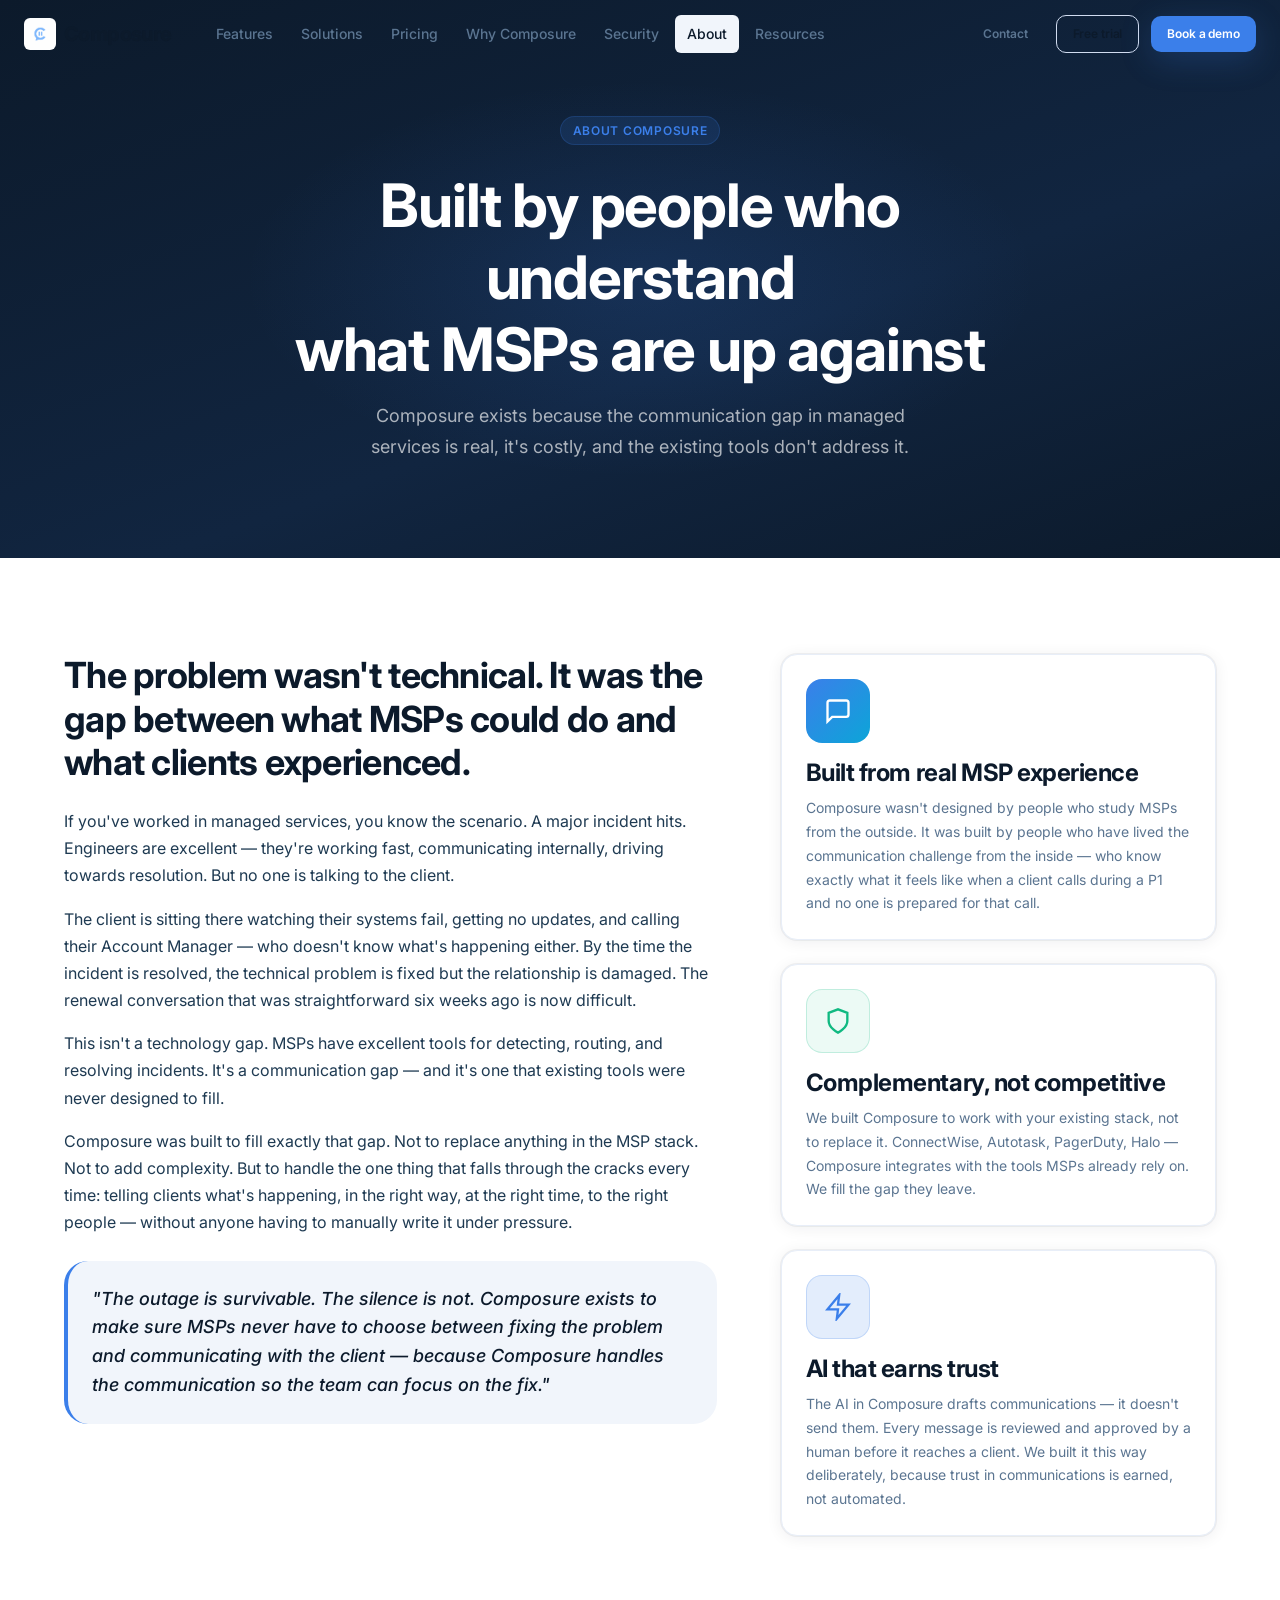
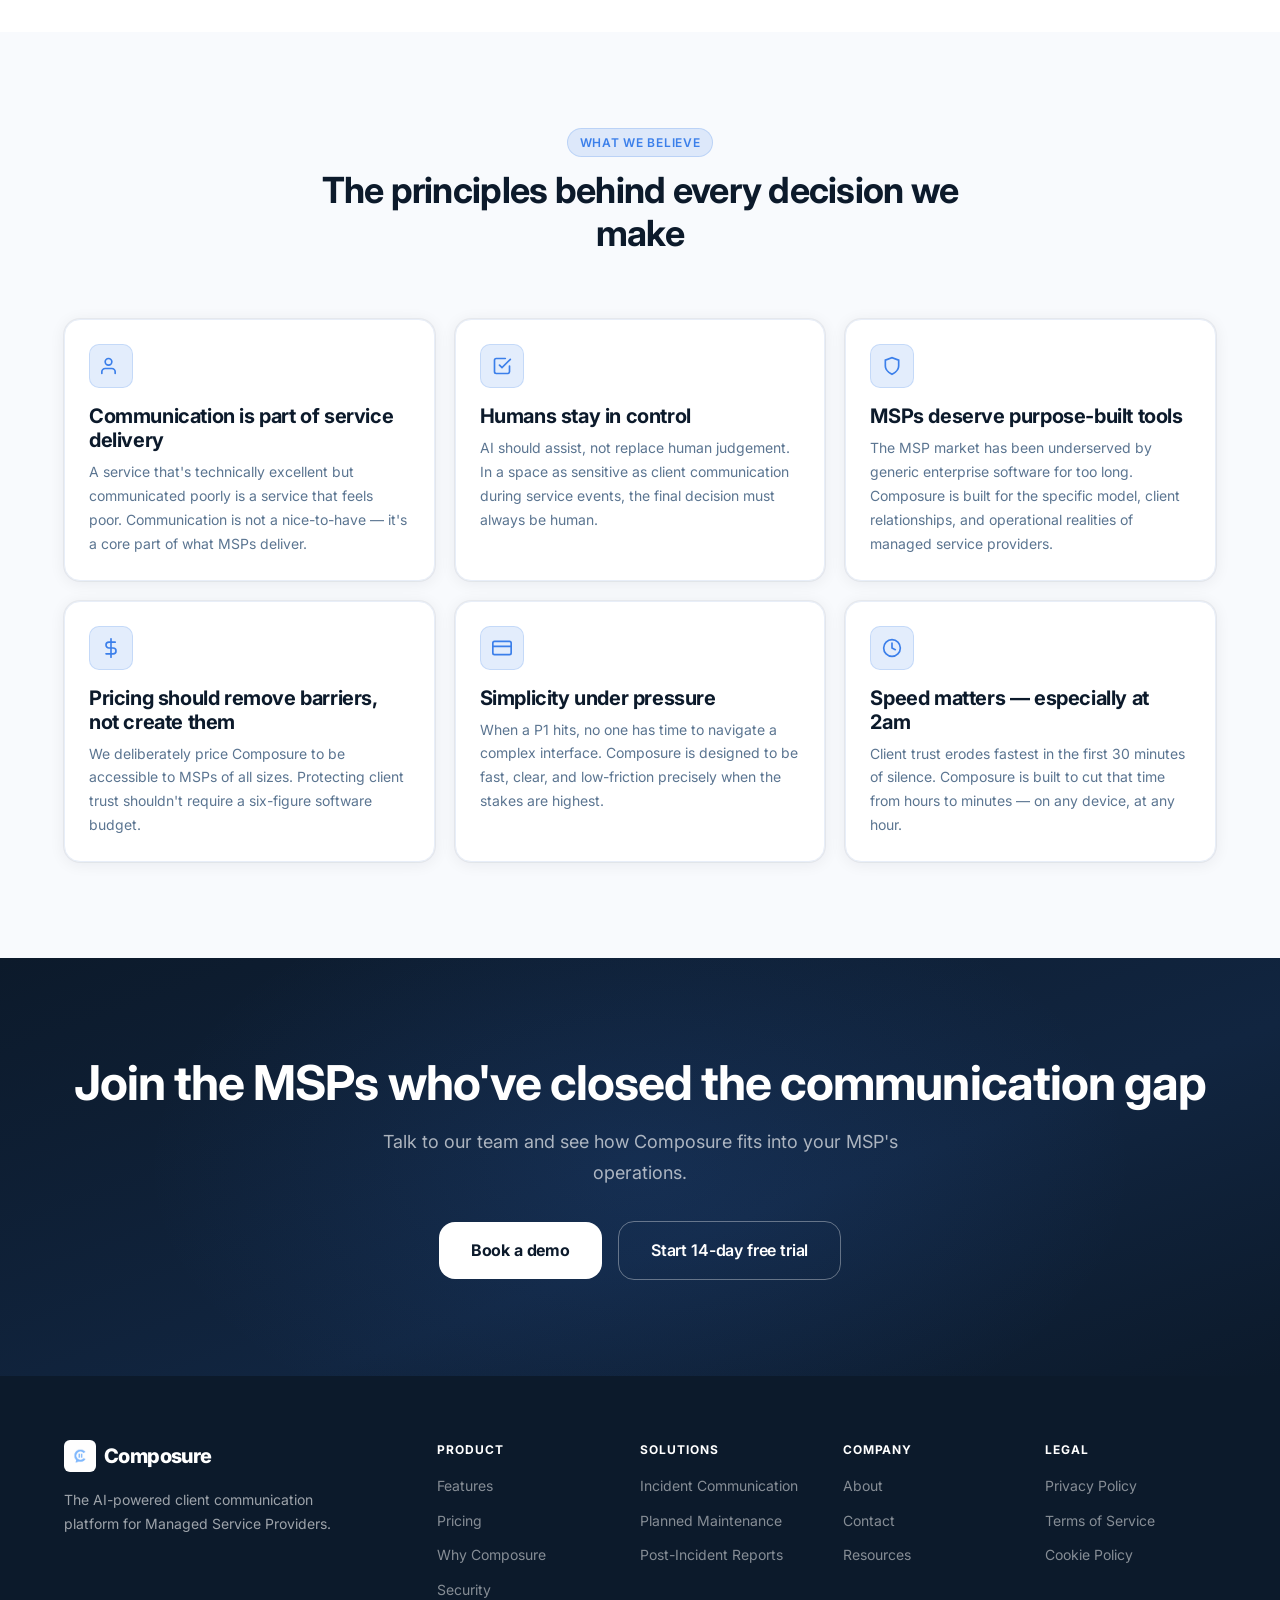
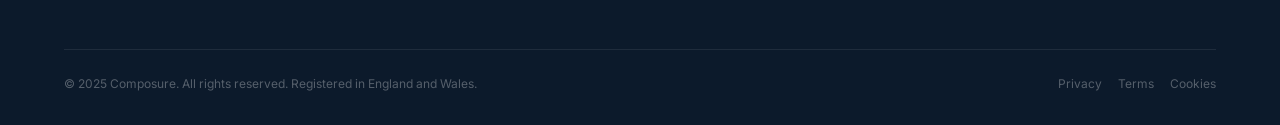
==== commit 70ef5617: "Replace SVG logo mark with Composure brand logo across all pages Co-Authored-By: Claude Sonnet 4.6 <" ====
--- a/about.html
+++ b/about.html
@@ -14,7 +14,7 @@
 <!-- NAV -->
 <nav class="nav">
   <div class="nav-inner">
-    <a href="index.html" class="nav-logo"><div class="nav-logo-mark"><svg width="18" height="18" viewBox="0 0 24 24" fill="none" stroke="white" stroke-width="2.5" stroke-linecap="round"><path d="M21 15a2 2 0 0 1-2 2H7l-4 4V5a2 2 0 0 1 2-2h14a2 2 0 0 1 2 2z"/></svg></div>Composure</a>
+    <a href="index.html" class="nav-logo"><img src="images/logo.png" alt="Composure" class="nav-logo-img">Composure</a>
     <div class="nav-links">
       <a href="features.html" class="nav-link">Features</a>
       <a href="solutions.html" class="nav-link">Solutions</a>
@@ -34,7 +34,7 @@
 </nav>
 <div class="mobile-nav-overlay"></div>
 <div class="mobile-nav">
-  <div class="mobile-nav-header"><a href="index.html" class="nav-logo" style="font-size:1.1rem;"><div class="nav-logo-mark" style="width:28px;height:28px;"><svg width="14" height="14" viewBox="0 0 24 24" fill="none" stroke="white" stroke-width="2.5" stroke-linecap="round"><path d="M21 15a2 2 0 0 1-2 2H7l-4 4V5a2 2 0 0 1 2-2h14a2 2 0 0 1 2 2z"/></svg></div>Composure</a><button class="mobile-nav-close btn btn-ghost" style="padding:8px;"><svg width="20" height="20" viewBox="0 0 24 24" fill="none" stroke="currentColor" stroke-width="2" stroke-linecap="round"><line x1="18" y1="6" x2="6" y2="18"/><line x1="6" y1="6" x2="18" y2="18"/></svg></button></div>
+  <div class="mobile-nav-header"><a href="index.html" class="nav-logo" style="font-size:1.1rem;"><img src="images/logo.png" alt="Composure" class="nav-logo-img">Composure</a><button class="mobile-nav-close btn btn-ghost" style="padding:8px;"><svg width="20" height="20" viewBox="0 0 24 24" fill="none" stroke="currentColor" stroke-width="2" stroke-linecap="round"><line x1="18" y1="6" x2="6" y2="18"/><line x1="6" y1="6" x2="18" y2="18"/></svg></button></div>
   <div class="mobile-nav-links"><a href="features.html" class="mobile-nav-link">Features</a><a href="solutions.html" class="mobile-nav-link">Solutions</a><a href="pricing.html" class="mobile-nav-link">Pricing</a><a href="comparison.html" class="mobile-nav-link">Why Composure</a><a href="security.html" class="mobile-nav-link">Security</a><a href="about.html" class="mobile-nav-link">About</a><a href="contact.html" class="mobile-nav-link">Contact</a></div>
   <div class="mobile-nav-actions"><a href="contact.html" class="btn btn-primary" style="text-align:center;">Book a demo</a><a href="contact.html#trial" class="btn btn-secondary" style="text-align:center;">Start free trial</a></div>
 </div>
@@ -173,7 +173,7 @@
 <footer class="footer">
   <div class="container">
     <div class="footer-grid">
-      <div class="footer-brand"><div class="footer-logo"><div class="nav-logo-mark"><svg width="16" height="16" viewBox="0 0 24 24" fill="none" stroke="white" stroke-width="2.5" stroke-linecap="round"><path d="M21 15a2 2 0 0 1-2 2H7l-4 4V5a2 2 0 0 1 2-2h14a2 2 0 0 1 2 2z"/></svg></div>Composure</div><p>The AI-powered client communication platform for Managed Service Providers.</p></div>
+      <div class="footer-brand"><div class="footer-logo"><img src="images/logo.png" alt="Composure" class="nav-logo-img">Composure</div><p>The AI-powered client communication platform for Managed Service Providers.</p></div>
       <div><div class="footer-col-title">Product</div><div class="footer-links"><a href="features.html" class="footer-link">Features</a><a href="pricing.html" class="footer-link">Pricing</a><a href="comparison.html" class="footer-link">Why Composure</a><a href="security.html" class="footer-link">Security</a></div></div>
       <div><div class="footer-col-title">Solutions</div><div class="footer-links"><a href="solutions.html" class="footer-link">Incident Communication</a><a href="solutions.html" class="footer-link">Planned Maintenance</a><a href="solutions.html" class="footer-link">Post-Incident Reports</a></div></div>
       <div><div class="footer-col-title">Company</div><div class="footer-links"><a href="about.html" class="footer-link">About</a><a href="contact.html" class="footer-link">Contact</a><a href="resources.html" class="footer-link">Resources</a></div></div>
--- a/css/styles.css
+++ b/css/styles.css
@@ -328,6 +328,14 @@
   justify-content: center;
 }
 
+.nav-logo-img {
+  width: 32px;
+  height: 32px;
+  border-radius: 6px;
+  object-fit: contain;
+  flex-shrink: 0;
+}
+
 .nav-links {
   display: flex;
   align-items: center;
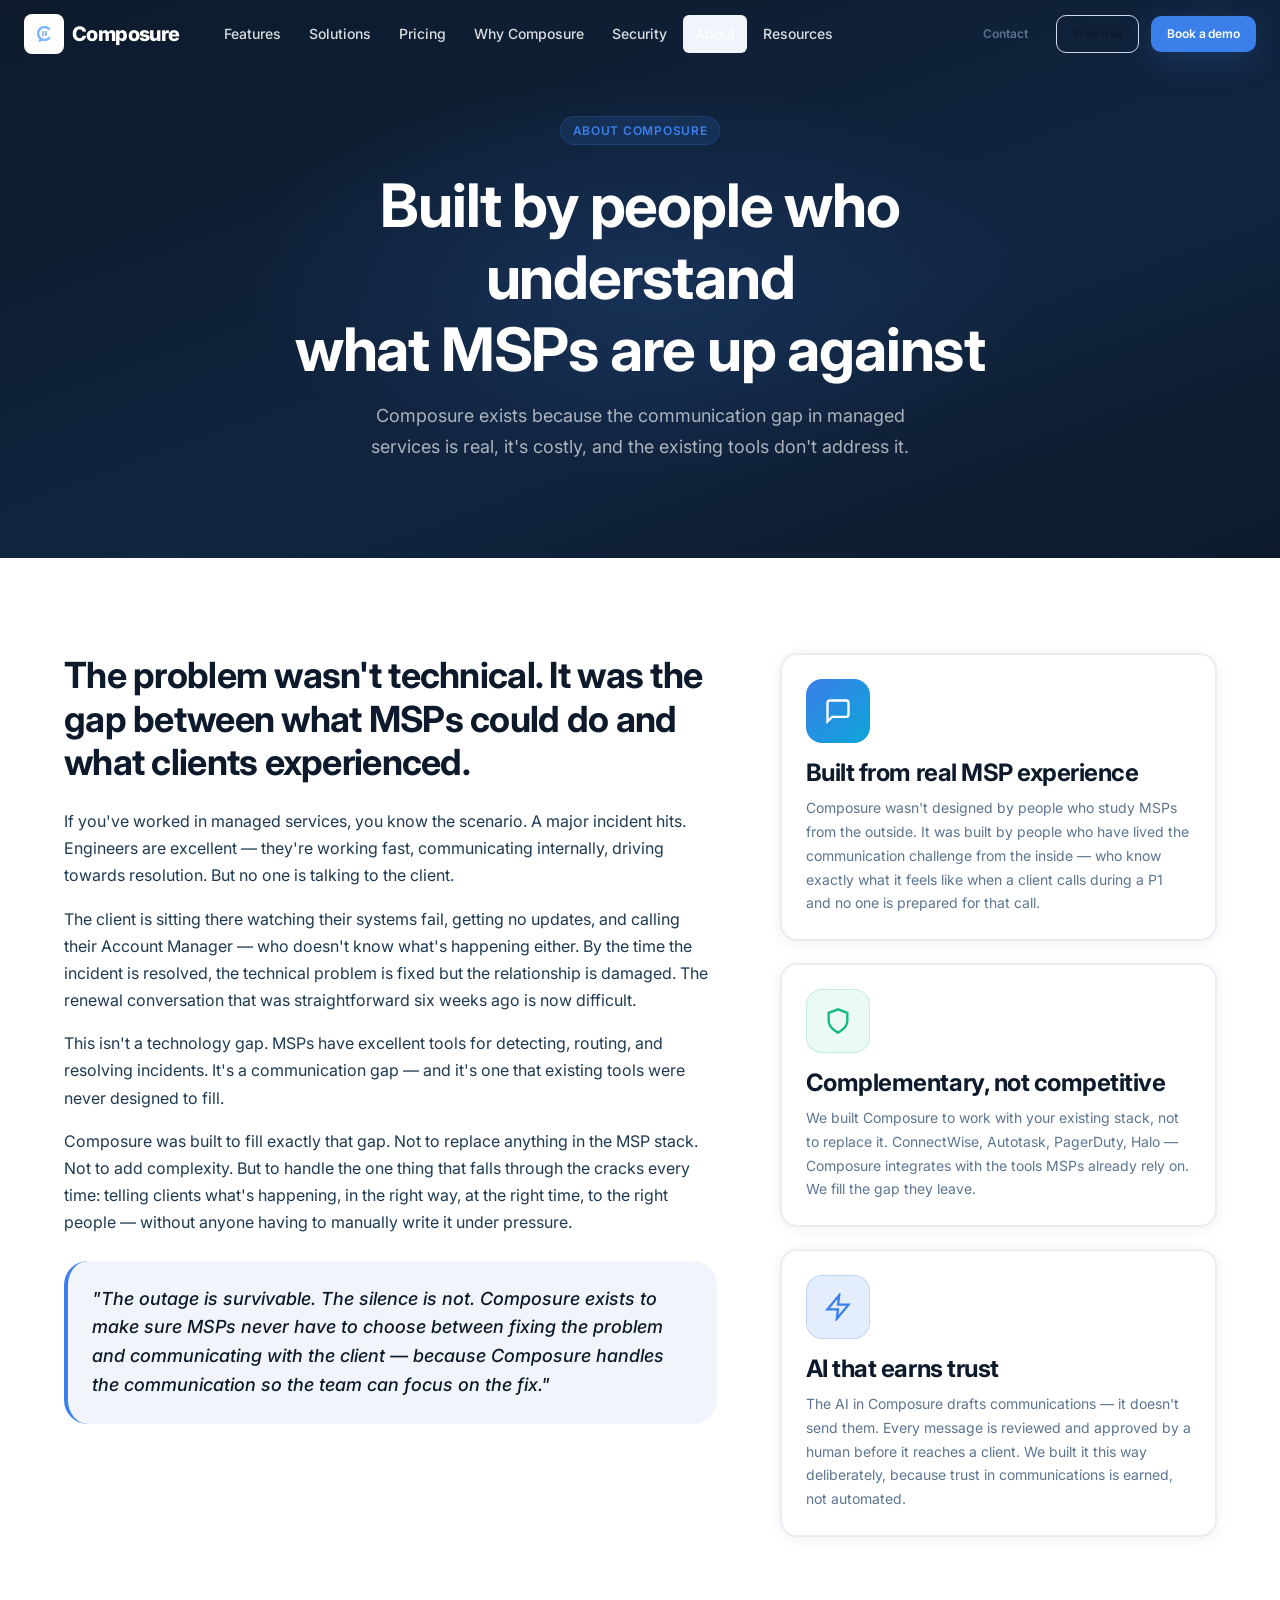
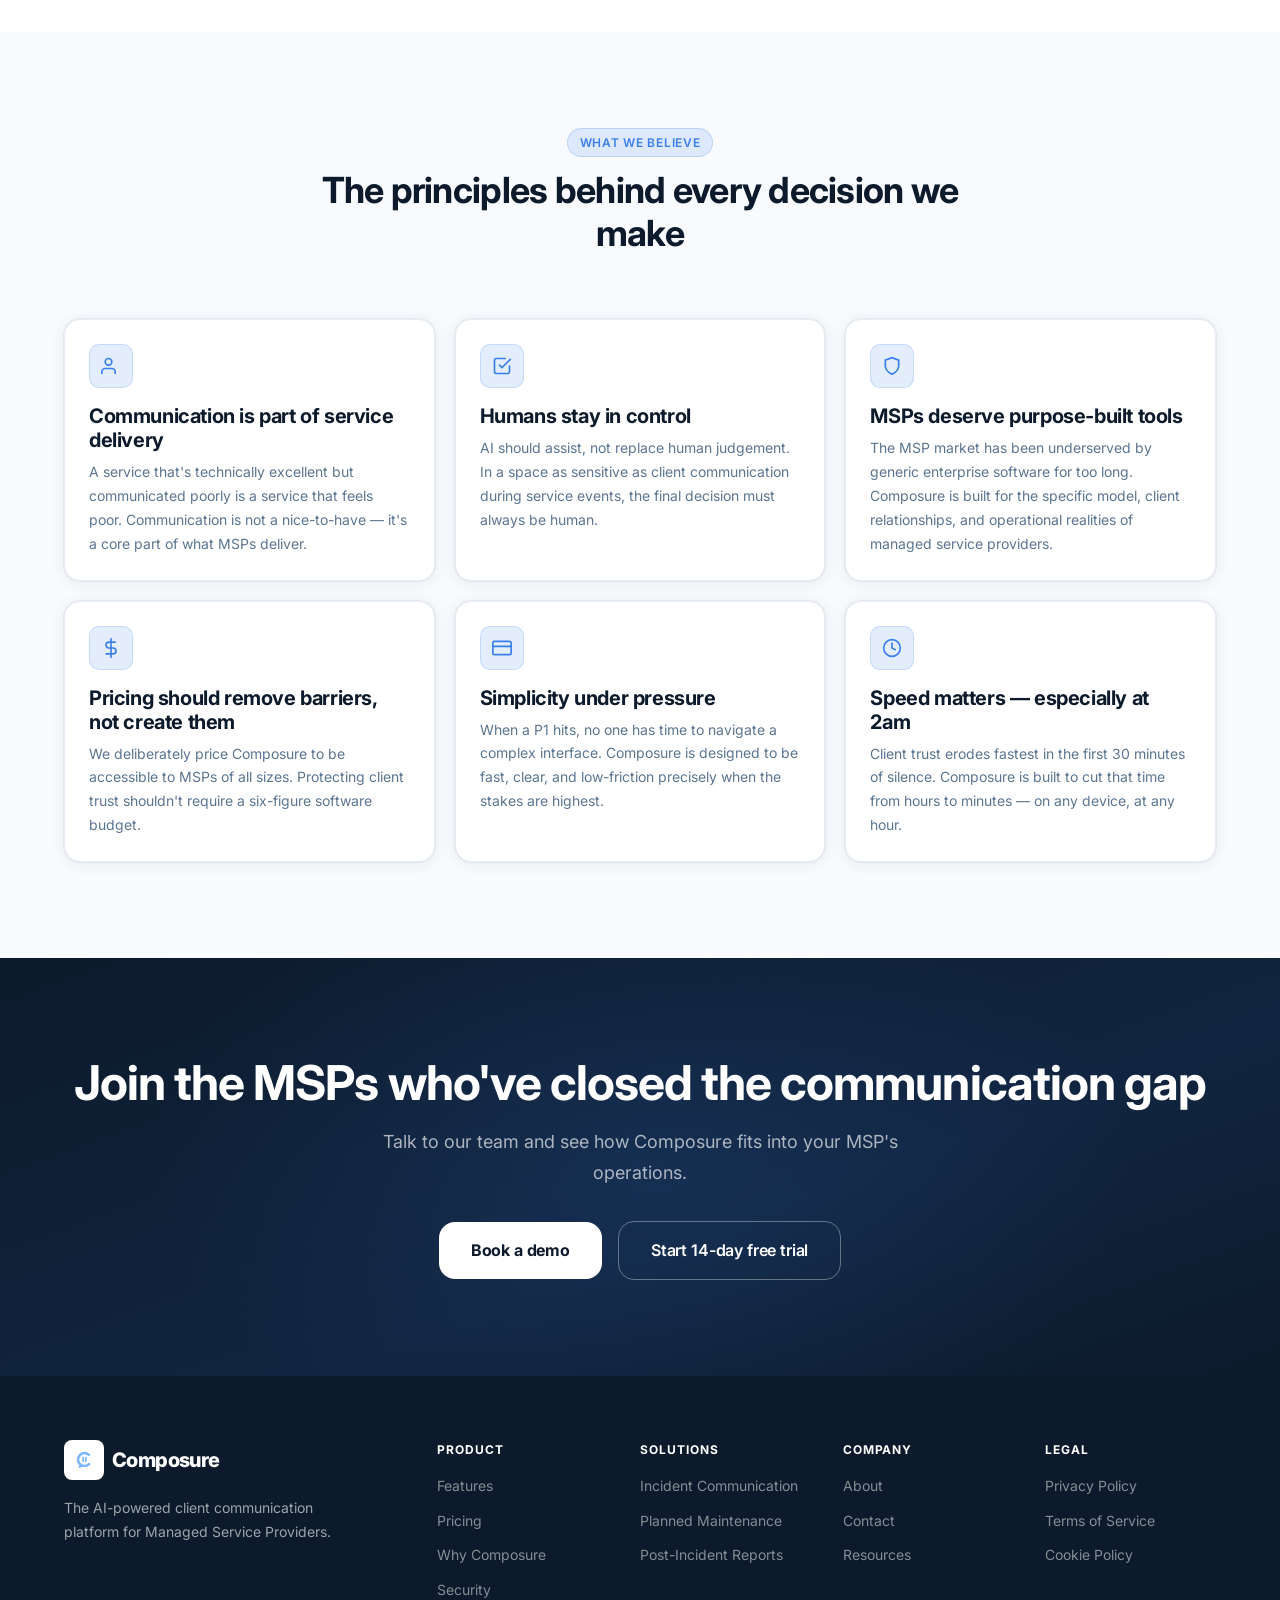
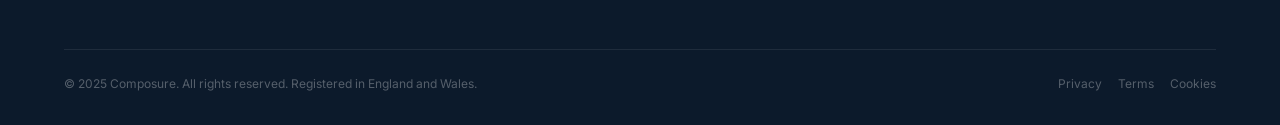
==== commit 634fc31e: "Make nav logo and links white on dark-hero pages before scroll Co-Authored-By: Claude Sonnet 4.6 <no" ====
--- a/about.html
+++ b/about.html
@@ -12,7 +12,7 @@
 <body>
 
 <!-- NAV -->
-<nav class="nav">
+<nav class="nav" data-dark-hero>
   <div class="nav-inner">
     <a href="index.html" class="nav-logo"><img src="images/logo.png" alt="Composure" class="nav-logo-img">Composure</a>
     <div class="nav-links">
--- a/css/styles.css
+++ b/css/styles.css
@@ -318,6 +318,18 @@
   flex-shrink: 0;
 }
 
+.nav[data-dark-hero]:not(.scrolled) .nav-logo {
+  color: var(--white);
+}
+
+.nav[data-dark-hero]:not(.scrolled) .nav-link {
+  color: rgba(255, 255, 255, 0.85);
+}
+
+.nav[data-dark-hero]:not(.scrolled) .nav-link:hover {
+  color: var(--white);
+}
+
 .nav-logo-mark {
   width: 32px;
   height: 32px;
@@ -329,9 +341,9 @@
 }
 
 .nav-logo-img {
-  width: 32px;
-  height: 32px;
-  border-radius: 6px;
+  width: 40px;
+  height: 40px;
+  border-radius: 8px;
   object-fit: contain;
   flex-shrink: 0;
 }
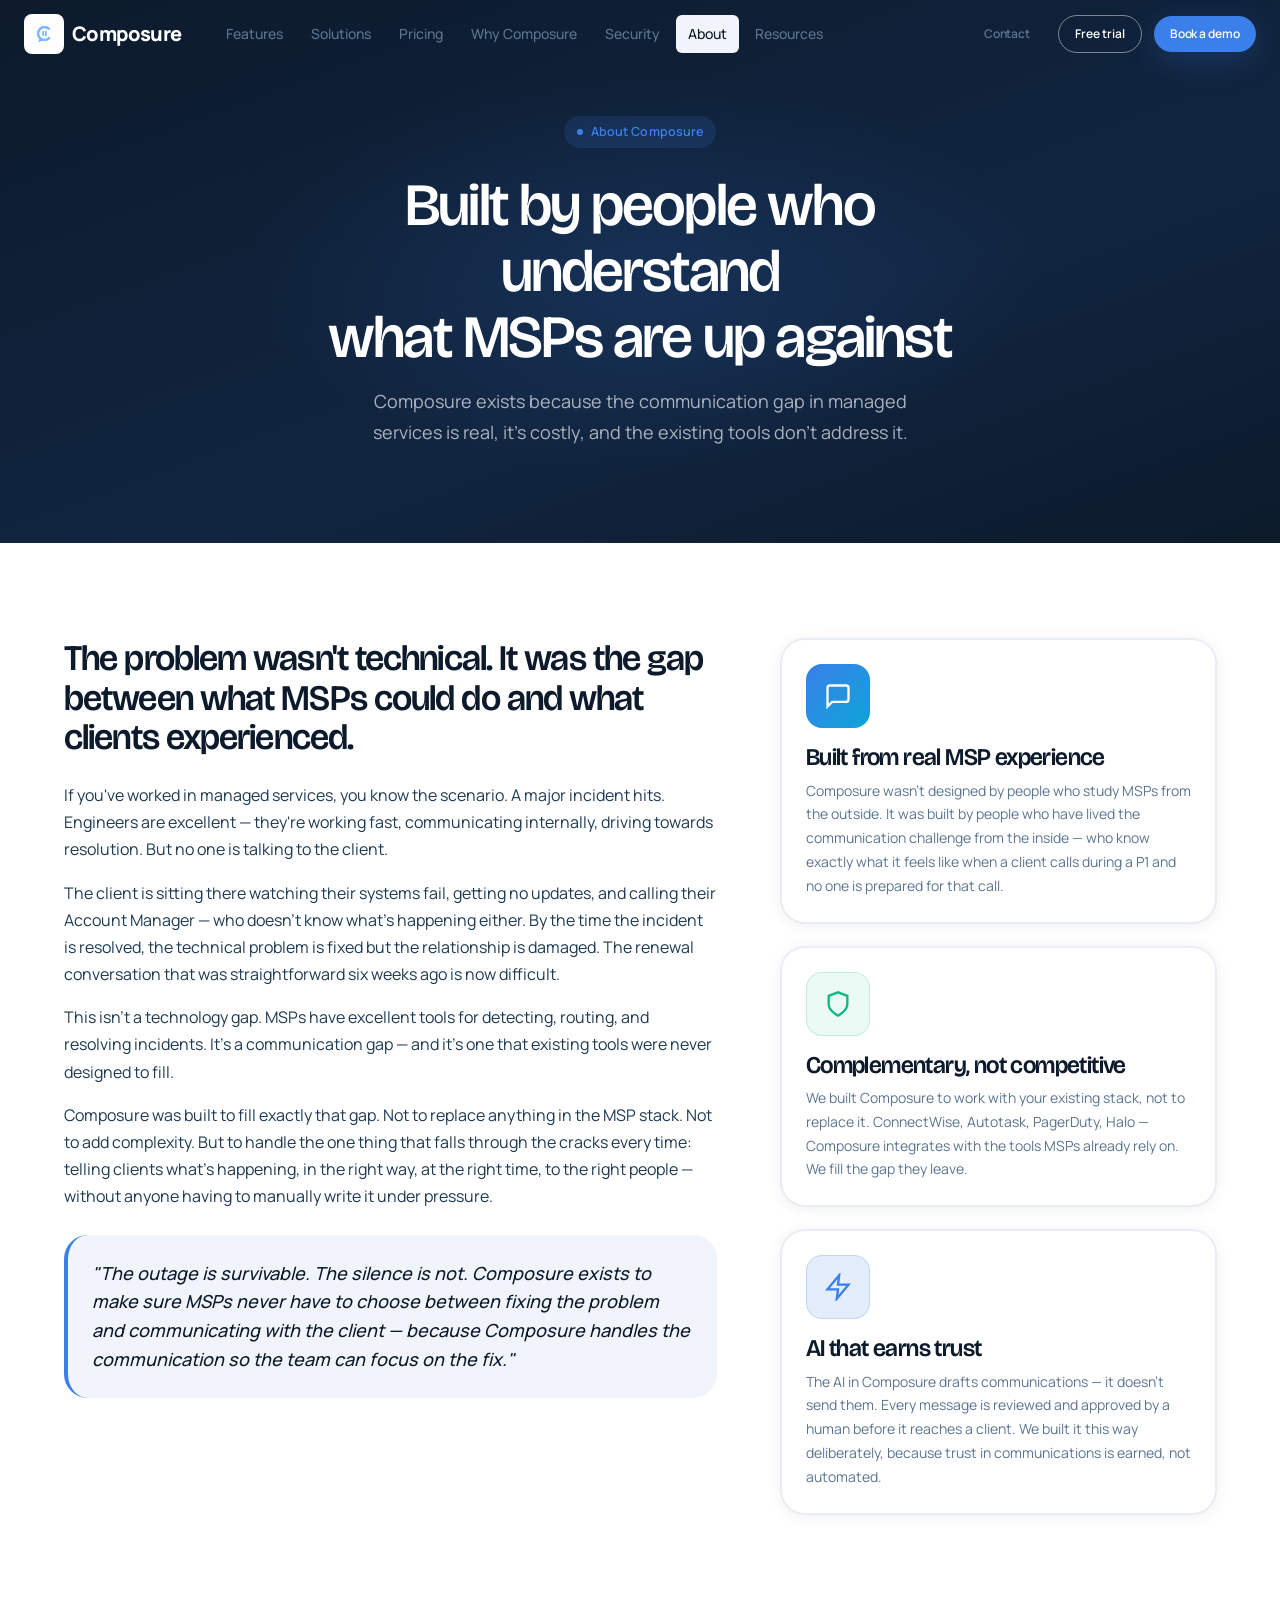
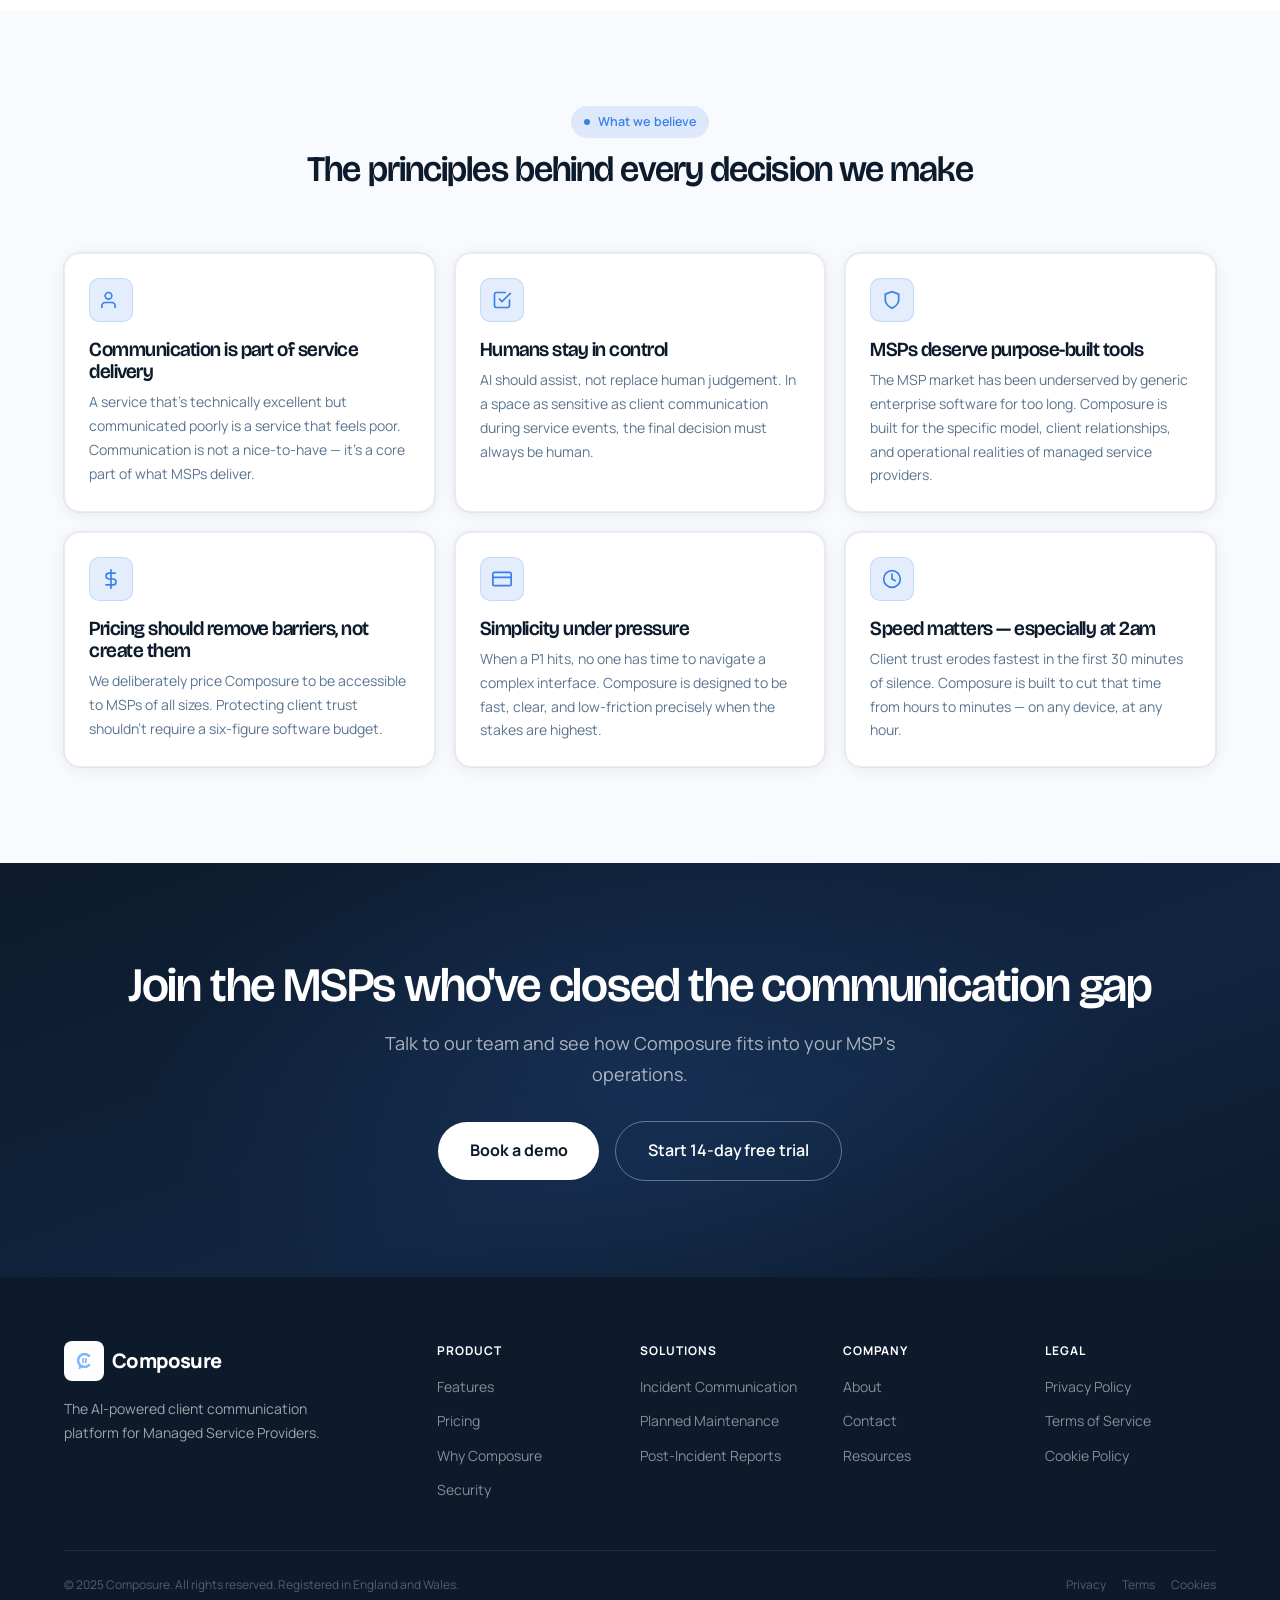
==== commit 43eab7df: "Add dedicated start-trial page with company/team/clients/plan capture New start-trial.html replaces " ====
--- a/about.html
+++ b/about.html
@@ -26,7 +26,7 @@
     </div>
     <div class="nav-actions">
       <a href="contact.html" class="btn btn-ghost btn-sm">Contact</a>
-      <a href="contact.html#trial" class="btn btn-secondary btn-sm">Free trial</a>
+      <a href="start-trial.html" class="btn btn-secondary btn-sm">Free trial</a>
       <a href="contact.html" class="btn btn-primary btn-sm">Book a demo</a>
     </div>
     <button class="nav-mobile-toggle" aria-label="Open menu"><svg width="22" height="22" viewBox="0 0 24 24" fill="none" stroke="currentColor" stroke-width="2" stroke-linecap="round"><line x1="3" y1="6" x2="21" y2="6"/><line x1="3" y1="12" x2="21" y2="12"/><line x1="3" y1="18" x2="21" y2="18"/></svg></button>
@@ -36,7 +36,7 @@
 <div class="mobile-nav">
   <div class="mobile-nav-header"><a href="index.html" class="nav-logo" style="font-size:1.1rem;"><img src="images/logo.png" alt="Composure" class="nav-logo-img">Composure</a><button class="mobile-nav-close btn btn-ghost" style="padding:8px;"><svg width="20" height="20" viewBox="0 0 24 24" fill="none" stroke="currentColor" stroke-width="2" stroke-linecap="round"><line x1="18" y1="6" x2="6" y2="18"/><line x1="6" y1="6" x2="18" y2="18"/></svg></button></div>
   <div class="mobile-nav-links"><a href="features.html" class="mobile-nav-link">Features</a><a href="solutions.html" class="mobile-nav-link">Solutions</a><a href="pricing.html" class="mobile-nav-link">Pricing</a><a href="comparison.html" class="mobile-nav-link">Why Composure</a><a href="security.html" class="mobile-nav-link">Security</a><a href="about.html" class="mobile-nav-link">About</a><a href="contact.html" class="mobile-nav-link">Contact</a></div>
-  <div class="mobile-nav-actions"><a href="contact.html" class="btn btn-primary" style="text-align:center;">Book a demo</a><a href="contact.html#trial" class="btn btn-secondary" style="text-align:center;">Start free trial</a></div>
+  <div class="mobile-nav-actions"><a href="contact.html" class="btn btn-primary" style="text-align:center;">Book a demo</a><a href="start-trial.html" class="btn btn-secondary" style="text-align:center;">Start free trial</a></div>
 </div>
 
 <!-- PAGE HERO -->
@@ -164,7 +164,7 @@
     <p class="fade-up stagger-1">Talk to our team and see how Composure fits into your MSP's operations.</p>
     <div class="cta-banner-actions fade-up stagger-2">
       <a href="contact.html" class="btn btn-white btn-lg">Book a demo</a>
-      <a href="contact.html#trial" class="btn btn-outline-white btn-lg">Start 14-day free trial</a>
+      <a href="start-trial.html" class="btn btn-outline-white btn-lg">Start 14-day free trial</a>
     </div>
   </div>
 </section>
--- a/css/styles.css
+++ b/css/styles.css
@@ -3,7 +3,12 @@
    Premium SaaS Marketing Website
    ============================================================ */
 
-@import url('https://fonts.googleapis.com/css2?family=Inter:wght@300;400;500;600;700;800;900&display=swap');
+@import url('https://fonts.googleapis.com/css2?family=Bricolage+Grotesque:opsz,wdth,wght@12..96,75..125,300..800&family=Manrope:wght@400;500;600;700;800&display=swap');
+
+:root {
+  --font-display: 'Bricolage Grotesque', -apple-system, BlinkMacSystemFont, 'Segoe UI', sans-serif;
+  --font-body: 'Manrope', -apple-system, BlinkMacSystemFont, 'Segoe UI', sans-serif;
+}
 
 /* ============================================================
    CSS Custom Properties (Design Tokens)
@@ -117,7 +122,7 @@
 }
 
 body {
-  font-family: 'Inter', -apple-system, BlinkMacSystemFont, 'Segoe UI', sans-serif;
+  font-family: var(--font-body);
   font-size: var(--text-base);
   line-height: 1.6;
   color: var(--text-body);
@@ -142,17 +147,19 @@
    Typography
    ============================================================ */
 h1, h2, h3, h4, h5, h6 {
-  font-weight: 700;
-  line-height: 1.2;
-  letter-spacing: -0.02em;
+  font-family: var(--font-display);
+  font-weight: 600;
+  line-height: 1.1;
+  letter-spacing: -0.025em;
   color: var(--text);
-}
-
-h1 { font-size: clamp(2.25rem, 5vw, var(--text-6xl)); }
-h2 { font-size: clamp(1.75rem, 3.5vw, var(--text-4xl)); }
-h3 { font-size: clamp(1.25rem, 2.5vw, var(--text-2xl)); }
-h4 { font-size: var(--text-xl); }
-h5 { font-size: var(--text-lg); }
+  font-variation-settings: "opsz" 96, "wdth" 100;
+}
+
+h1 { font-size: clamp(2.25rem, 5vw, var(--text-6xl)); font-weight: 550; letter-spacing: -0.03em; }
+h2 { font-size: clamp(1.75rem, 3.5vw, var(--text-4xl)); font-weight: 580; }
+h3 { font-size: clamp(1.25rem, 2.5vw, var(--text-2xl)); font-weight: 600; }
+h4 { font-size: var(--text-xl); font-weight: 600; }
+h5 { font-size: var(--text-lg); font-weight: 600; }
 
 p { line-height: 1.7; }
 
@@ -174,16 +181,23 @@
 .eyebrow-tag {
   display: inline-flex;
   align-items: center;
-  gap: var(--sp-2);
-  padding: var(--sp-1) var(--sp-3);
+  gap: 8px;
+  padding: 6px 13px;
   background: var(--accent-glow);
-  border: 1px solid var(--accent-border, rgba(59, 127, 234, 0.2));
   border-radius: var(--radius-full);
-  font-size: var(--text-xs);
+  font-size: 12.5px;
   font-weight: 600;
-  letter-spacing: 0.06em;
-  text-transform: uppercase;
+  letter-spacing: 0.01em;
+  text-transform: none;
   color: var(--accent);
+}
+.eyebrow-tag::before {
+  content: '';
+  width: 6px;
+  height: 6px;
+  border-radius: 50%;
+  background: var(--accent);
+  flex-shrink: 0;
 }
 
 /* ============================================================
@@ -322,11 +336,14 @@
   color: var(--white);
 }
 
-.nav[data-dark-hero]:not(.scrolled) .nav-link {
-  color: rgba(255, 255, 255, 0.85);
-}
-
-.nav[data-dark-hero]:not(.scrolled) .nav-link:hover {
+.nav[data-dark-hero]:not(.scrolled) .btn-secondary {
+  color: var(--white);
+  border-color: rgba(255, 255, 255, 0.45);
+}
+
+.nav[data-dark-hero]:not(.scrolled) .btn-secondary:hover {
+  background: rgba(255, 255, 255, 0.1);
+  border-color: var(--white);
   color: var(--white);
 }
 
@@ -393,14 +410,14 @@
   align-items: center;
   justify-content: center;
   gap: var(--sp-2);
-  padding: var(--sp-3) var(--sp-6);
-  font-size: var(--text-sm);
+  padding: 12px 22px;
+  font-size: 14.5px;
   font-weight: 600;
-  border-radius: var(--radius);
+  border-radius: var(--radius-full);
   transition: var(--transition);
   cursor: pointer;
   white-space: nowrap;
-  letter-spacing: -0.01em;
+  letter-spacing: -0.005em;
   position: relative;
   overflow: hidden;
 }
@@ -474,7 +491,7 @@
 .btn-lg {
   padding: var(--sp-4) var(--sp-8);
   font-size: var(--text-base);
-  border-radius: var(--radius-lg);
+  border-radius: var(--radius-full);
 }
 
 /* ============================================================
@@ -483,7 +500,7 @@
 .card {
   background: var(--white);
   border: 1px solid var(--border-light);
-  border-radius: var(--radius-lg);
+  border-radius: var(--radius-xl);
   padding: var(--sp-6);
   box-shadow: var(--shadow-card);
   transition: var(--transition-slow);
